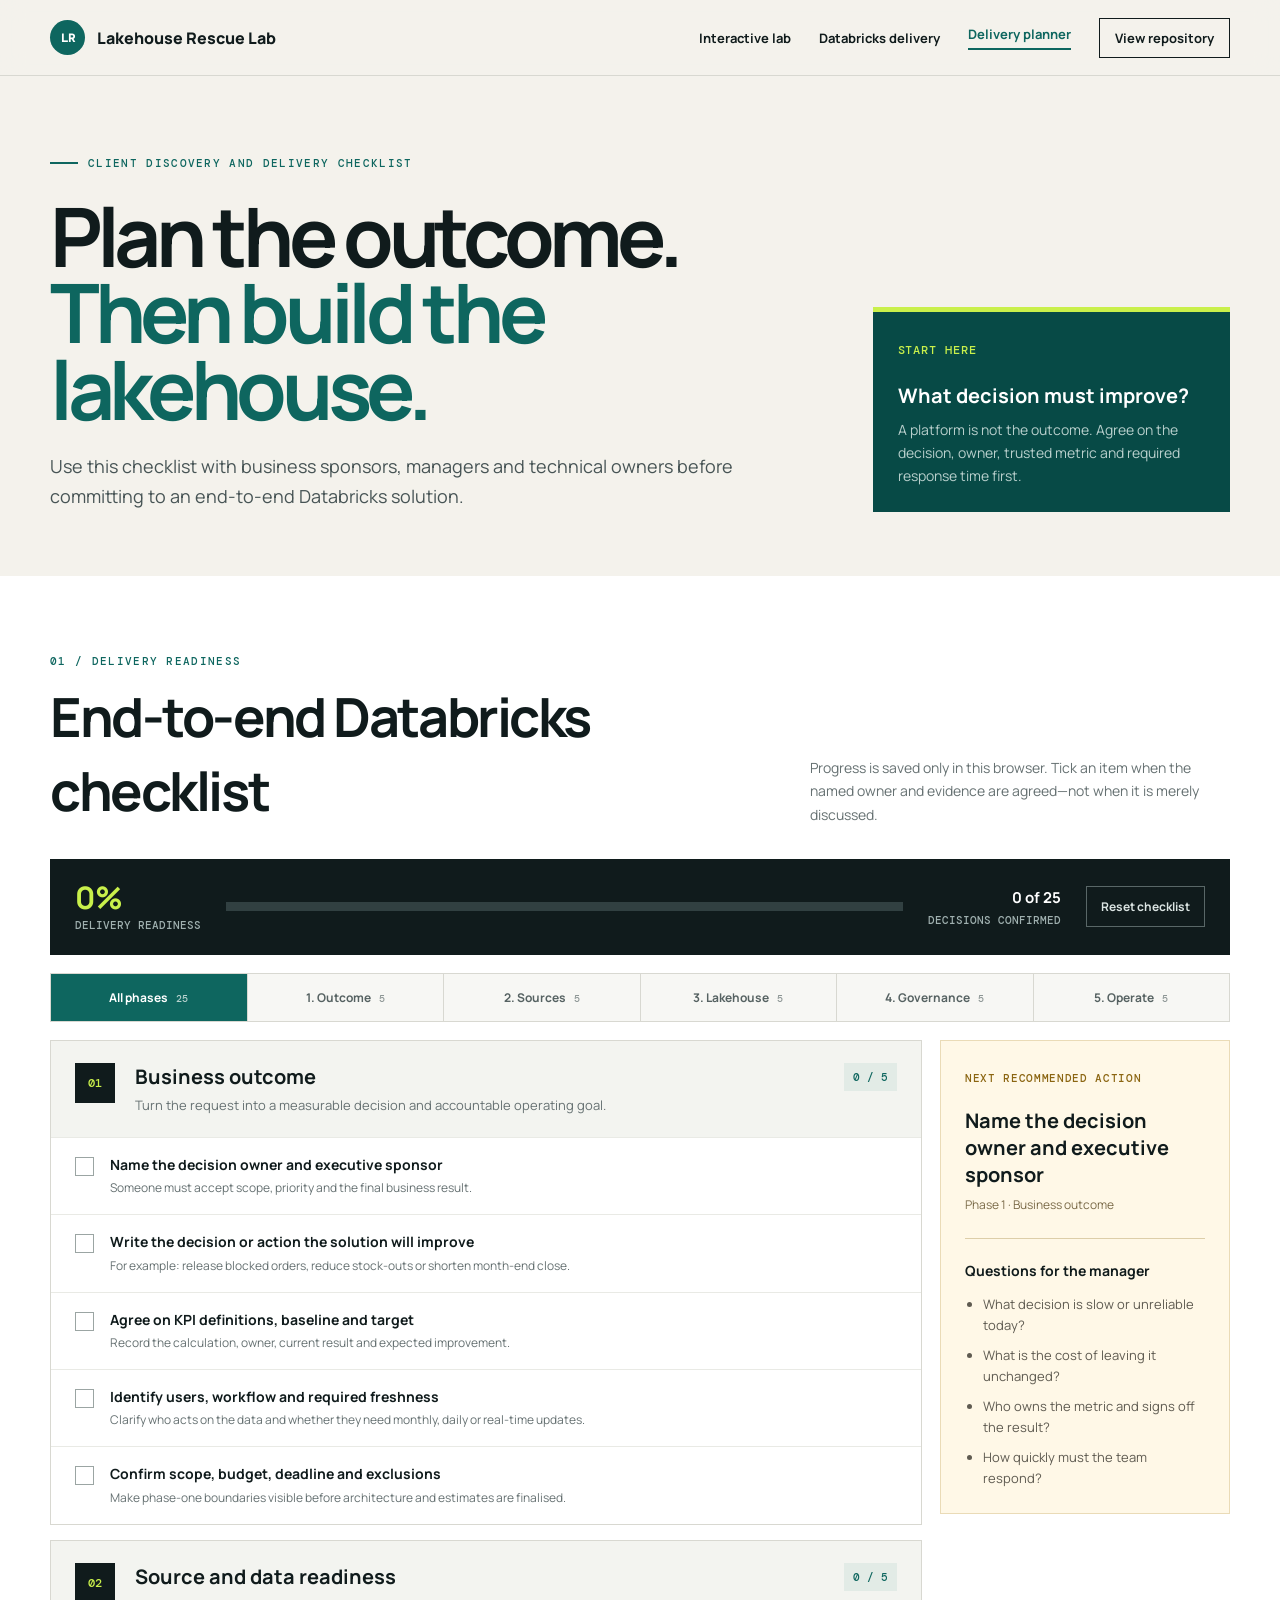
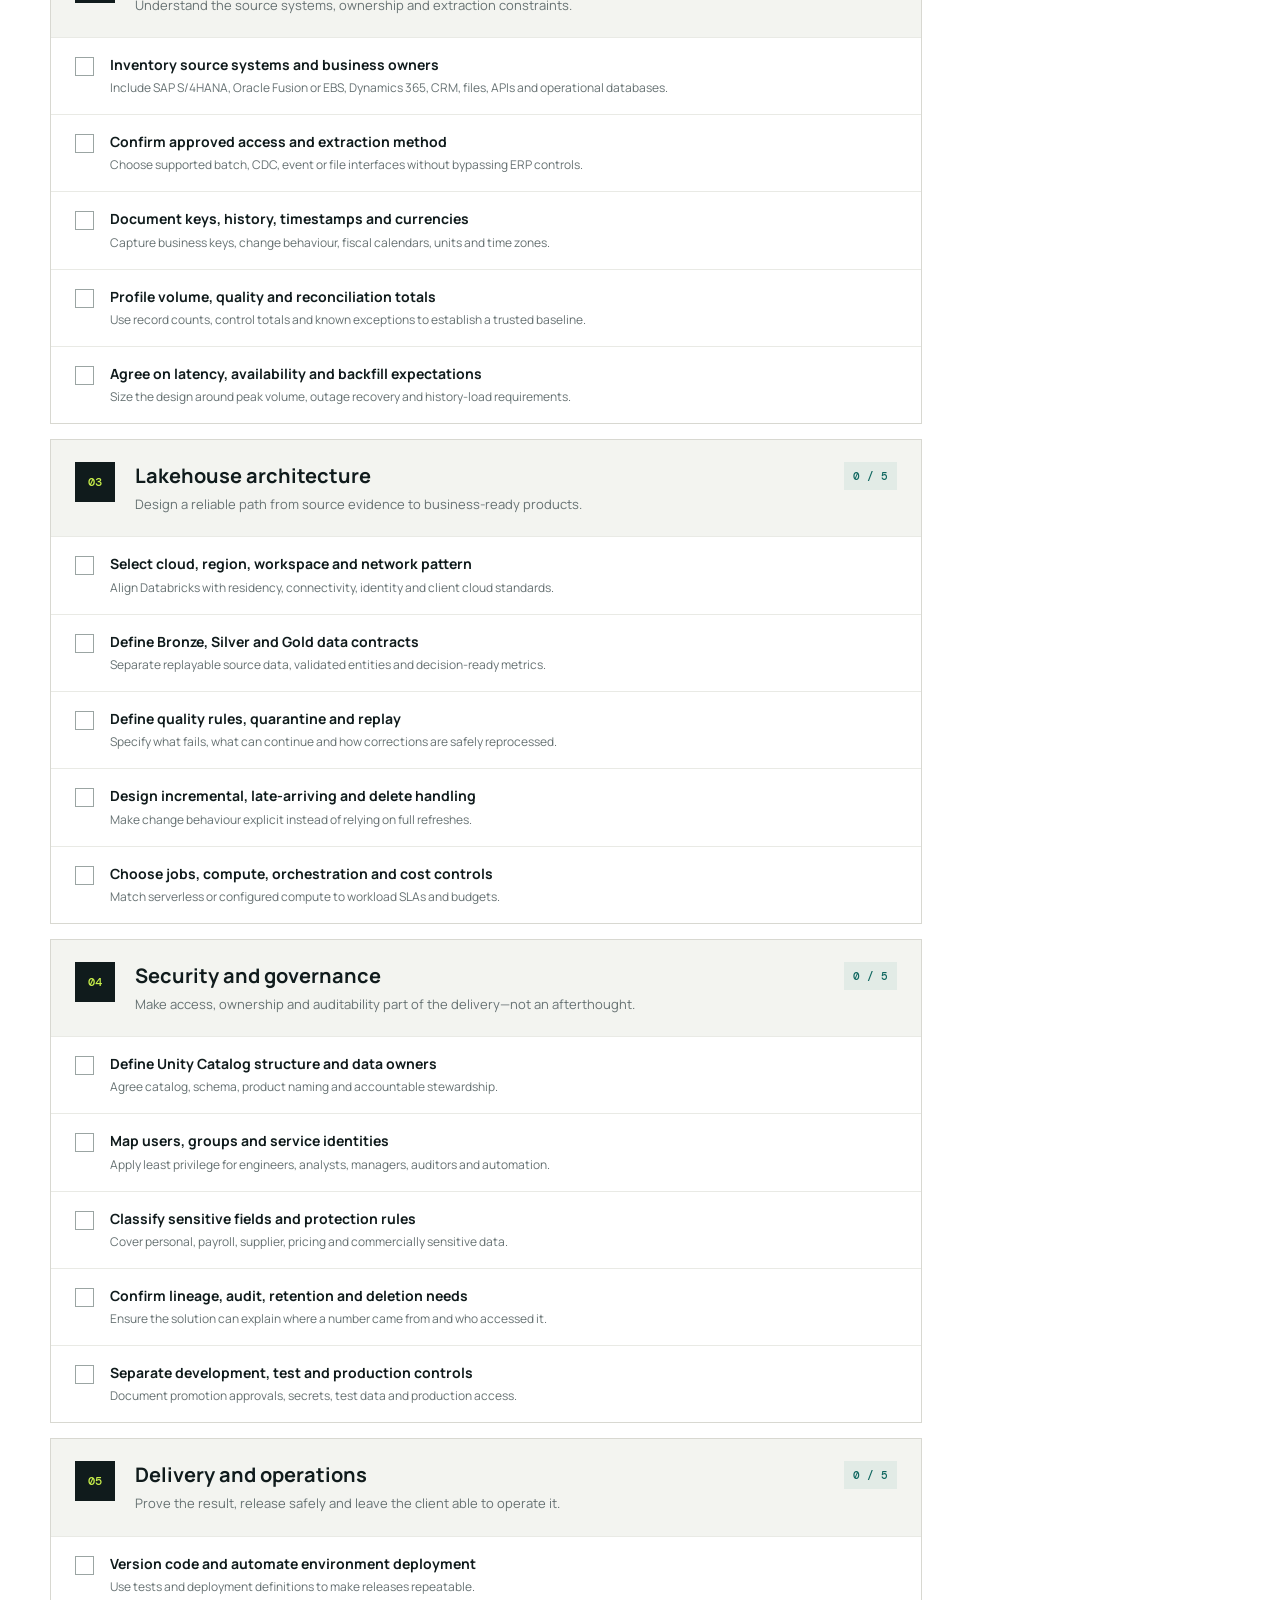
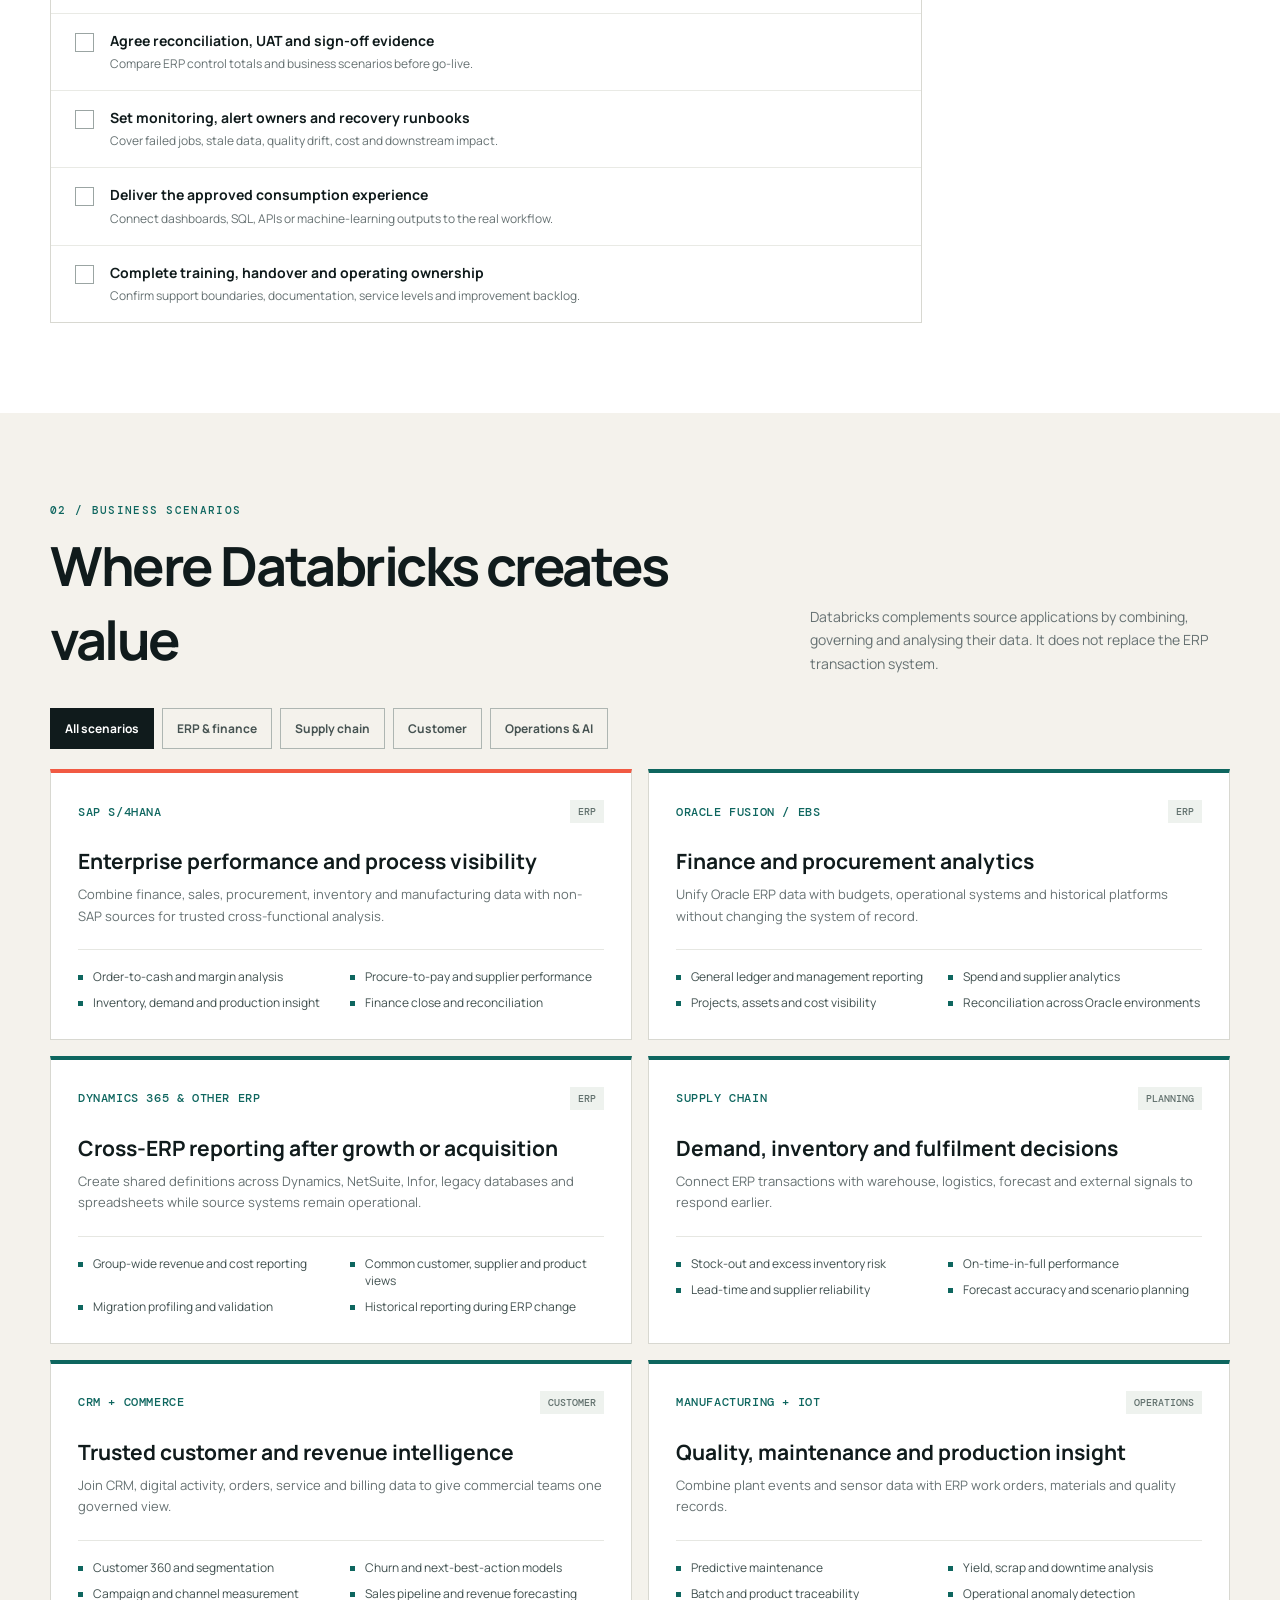
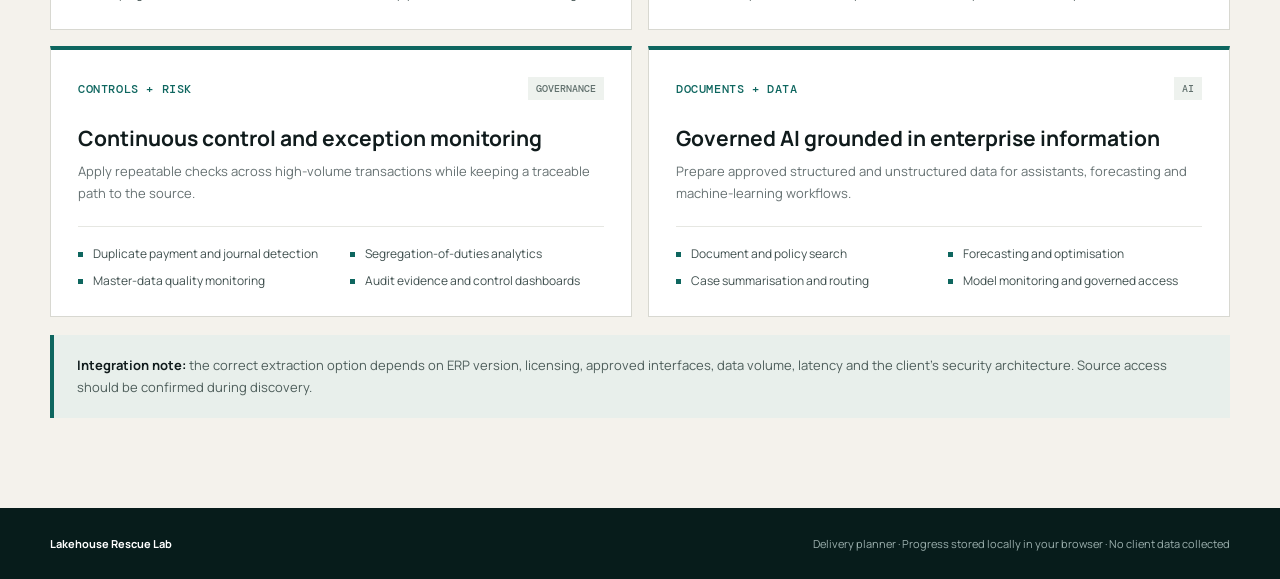
==== delivery-planner.html @ 750bd3af "Add Databricks delivery planner mini app" ====
<!doctype html>
<html lang="en">
<head>
  <meta charset="utf-8">
  <meta name="viewport" content="width=device-width, initial-scale=1">
  <meta name="description" content="An interactive Databricks delivery checklist and business use-case guide for data engineering teams.">
  <title>Databricks Delivery Planner · Lakehouse Rescue Lab</title>
  <link rel="preconnect" href="https://fonts.googleapis.com">
  <link rel="preconnect" href="https://fonts.gstatic.com" crossorigin>
  <link href="https://fonts.googleapis.com/css2?family=DM+Mono:wght@400;500&family=Manrope:wght@400;500;600;700;800&display=swap" rel="stylesheet">
  <link rel="stylesheet" href="styles.css?v=20260904-3">
  <link rel="stylesheet" href="planner.css?v=20260904-1">
</head>
<body class="planner-page">
  <header class="topbar">
    <a class="brand" href="index.html" aria-label="Lakehouse Rescue Lab home"><span class="brand-mark">LR</span><span>Lakehouse Rescue Lab</span></a>
    <nav aria-label="Primary navigation">
      <a href="index.html#lab">Interactive lab</a>
      <a href="index.html#databricks">Databricks delivery</a>
      <a class="active" href="delivery-planner.html" aria-current="page">Delivery planner</a>
      <a class="nav-cta" href="https://github.com/mmarifmz/lakehouse-rescue-lab">View repository</a>
    </nav>
  </header>

  <main>
    <section class="planner-intro shell">
      <div>
        <div class="eyebrow"><span></span> Client discovery and delivery checklist</div>
        <h1>Plan the outcome.<br><em>Then build the lakehouse.</em></h1>
        <p>Use this checklist with business sponsors, managers and technical owners before committing to an end-to-end Databricks solution.</p>
      </div>
      <aside class="planner-principle"><span>Start here</span><strong>What decision must improve?</strong><p>A platform is not the outcome. Agree on the decision, owner, trusted metric and required response time first.</p></aside>
    </section>

    <section class="planner-workspace" aria-labelledby="checklist-title">
      <div class="shell">
        <div class="workspace-heading">
          <div><div class="kicker">01 / Delivery readiness</div><h2 id="checklist-title">End-to-end Databricks checklist</h2></div>
          <p>Progress is saved only in this browser. Tick an item when the named owner and evidence are agreed—not when it is merely discussed.</p>
        </div>

        <div class="progress-board" aria-live="polite">
          <div class="progress-score"><strong id="progressPercent">0%</strong><span>delivery readiness</span></div>
          <div class="progress-track" aria-hidden="true"><span id="progressBar"></span></div>
          <div class="progress-count"><strong id="progressCount">0 of 25</strong><span>decisions confirmed</span></div>
          <button class="reset-plan" id="resetPlan" type="button">Reset checklist</button>
        </div>

        <div class="phase-tabs" role="group" aria-label="Filter delivery phases">
          <button class="phase-tab active" type="button" aria-pressed="true" data-phase="all">All phases <span>25</span></button>
          <button class="phase-tab" type="button" aria-pressed="false" data-phase="outcome">1. Outcome <span>5</span></button>
          <button class="phase-tab" type="button" aria-pressed="false" data-phase="sources">2. Sources <span>5</span></button>
          <button class="phase-tab" type="button" aria-pressed="false" data-phase="lakehouse">3. Lakehouse <span>5</span></button>
          <button class="phase-tab" type="button" aria-pressed="false" data-phase="governance">4. Governance <span>5</span></button>
          <button class="phase-tab" type="button" aria-pressed="false" data-phase="operate">5. Operate <span>5</span></button>
        </div>

        <div class="checklist-layout">
          <div class="checklist-groups" id="checklistGroups">
            <section class="checklist-phase" data-phase-panel="outcome" aria-labelledby="phase-outcome">
              <header><span>01</span><div><h3 id="phase-outcome">Business outcome</h3><p>Turn the request into a measurable decision and accountable operating goal.</p></div><strong class="phase-progress" data-progress-for="outcome">0 / 5</strong></header>
              <div class="checklist-items">
                <label><input type="checkbox" data-check-id="outcome-owner"><span><strong>Name the decision owner and executive sponsor</strong><small>Someone must accept scope, priority and the final business result.</small></span></label>
                <label><input type="checkbox" data-check-id="outcome-decision"><span><strong>Write the decision or action the solution will improve</strong><small>For example: release blocked orders, reduce stock-outs or shorten month-end close.</small></span></label>
                <label><input type="checkbox" data-check-id="outcome-kpi"><span><strong>Agree on KPI definitions, baseline and target</strong><small>Record the calculation, owner, current result and expected improvement.</small></span></label>
                <label><input type="checkbox" data-check-id="outcome-users"><span><strong>Identify users, workflow and required freshness</strong><small>Clarify who acts on the data and whether they need monthly, daily or real-time updates.</small></span></label>
                <label><input type="checkbox" data-check-id="outcome-boundary"><span><strong>Confirm scope, budget, deadline and exclusions</strong><small>Make phase-one boundaries visible before architecture and estimates are finalised.</small></span></label>
              </div>
            </section>

            <section class="checklist-phase" data-phase-panel="sources" aria-labelledby="phase-sources">
              <header><span>02</span><div><h3 id="phase-sources">Source and data readiness</h3><p>Understand the source systems, ownership and extraction constraints.</p></div><strong class="phase-progress" data-progress-for="sources">0 / 5</strong></header>
              <div class="checklist-items">
                <label><input type="checkbox" data-check-id="sources-inventory"><span><strong>Inventory source systems and business owners</strong><small>Include SAP S/4HANA, Oracle Fusion or EBS, Dynamics 365, CRM, files, APIs and operational databases.</small></span></label>
                <label><input type="checkbox" data-check-id="sources-access"><span><strong>Confirm approved access and extraction method</strong><small>Choose supported batch, CDC, event or file interfaces without bypassing ERP controls.</small></span></label>
                <label><input type="checkbox" data-check-id="sources-contract"><span><strong>Document keys, history, timestamps and currencies</strong><small>Capture business keys, change behaviour, fiscal calendars, units and time zones.</small></span></label>
                <label><input type="checkbox" data-check-id="sources-quality"><span><strong>Profile volume, quality and reconciliation totals</strong><small>Use record counts, control totals and known exceptions to establish a trusted baseline.</small></span></label>
                <label><input type="checkbox" data-check-id="sources-sla"><span><strong>Agree on latency, availability and backfill expectations</strong><small>Size the design around peak volume, outage recovery and history-load requirements.</small></span></label>
              </div>
            </section>

            <section class="checklist-phase" data-phase-panel="lakehouse" aria-labelledby="phase-lakehouse">
              <header><span>03</span><div><h3 id="phase-lakehouse">Lakehouse architecture</h3><p>Design a reliable path from source evidence to business-ready products.</p></div><strong class="phase-progress" data-progress-for="lakehouse">0 / 5</strong></header>
              <div class="checklist-items">
                <label><input type="checkbox" data-check-id="lakehouse-platform"><span><strong>Select cloud, region, workspace and network pattern</strong><small>Align Databricks with residency, connectivity, identity and client cloud standards.</small></span></label>
                <label><input type="checkbox" data-check-id="lakehouse-contract"><span><strong>Define Bronze, Silver and Gold data contracts</strong><small>Separate replayable source data, validated entities and decision-ready metrics.</small></span></label>
                <label><input type="checkbox" data-check-id="lakehouse-quality"><span><strong>Define quality rules, quarantine and replay</strong><small>Specify what fails, what can continue and how corrections are safely reprocessed.</small></span></label>
                <label><input type="checkbox" data-check-id="lakehouse-incremental"><span><strong>Design incremental, late-arriving and delete handling</strong><small>Make change behaviour explicit instead of relying on full refreshes.</small></span></label>
                <label><input type="checkbox" data-check-id="lakehouse-compute"><span><strong>Choose jobs, compute, orchestration and cost controls</strong><small>Match serverless or configured compute to workload SLAs and budgets.</small></span></label>
              </div>
            </section>

            <section class="checklist-phase" data-phase-panel="governance" aria-labelledby="phase-governance">
              <header><span>04</span><div><h3 id="phase-governance">Security and governance</h3><p>Make access, ownership and auditability part of the delivery—not an afterthought.</p></div><strong class="phase-progress" data-progress-for="governance">0 / 5</strong></header>
              <div class="checklist-items">
                <label><input type="checkbox" data-check-id="governance-catalog"><span><strong>Define Unity Catalog structure and data owners</strong><small>Agree catalog, schema, product naming and accountable stewardship.</small></span></label>
                <label><input type="checkbox" data-check-id="governance-access"><span><strong>Map users, groups and service identities</strong><small>Apply least privilege for engineers, analysts, managers, auditors and automation.</small></span></label>
                <label><input type="checkbox" data-check-id="governance-sensitive"><span><strong>Classify sensitive fields and protection rules</strong><small>Cover personal, payroll, supplier, pricing and commercially sensitive data.</small></span></label>
                <label><input type="checkbox" data-check-id="governance-lineage"><span><strong>Confirm lineage, audit, retention and deletion needs</strong><small>Ensure the solution can explain where a number came from and who accessed it.</small></span></label>
                <label><input type="checkbox" data-check-id="governance-environments"><span><strong>Separate development, test and production controls</strong><small>Document promotion approvals, secrets, test data and production access.</small></span></label>
              </div>
            </section>

            <section class="checklist-phase" data-phase-panel="operate" aria-labelledby="phase-operate">
              <header><span>05</span><div><h3 id="phase-operate">Delivery and operations</h3><p>Prove the result, release safely and leave the client able to operate it.</p></div><strong class="phase-progress" data-progress-for="operate">0 / 5</strong></header>
              <div class="checklist-items">
                <label><input type="checkbox" data-check-id="operate-cicd"><span><strong>Version code and automate environment deployment</strong><small>Use tests and deployment definitions to make releases repeatable.</small></span></label>
                <label><input type="checkbox" data-check-id="operate-uat"><span><strong>Agree reconciliation, UAT and sign-off evidence</strong><small>Compare ERP control totals and business scenarios before go-live.</small></span></label>
                <label><input type="checkbox" data-check-id="operate-observe"><span><strong>Set monitoring, alert owners and recovery runbooks</strong><small>Cover failed jobs, stale data, quality drift, cost and downstream impact.</small></span></label>
                <label><input type="checkbox" data-check-id="operate-consumption"><span><strong>Deliver the approved consumption experience</strong><small>Connect dashboards, SQL, APIs or machine-learning outputs to the real workflow.</small></span></label>
                <label><input type="checkbox" data-check-id="operate-handover"><span><strong>Complete training, handover and operating ownership</strong><small>Confirm support boundaries, documentation, service levels and improvement backlog.</small></span></label>
              </div>
            </section>
          </div>

          <aside class="next-action-card">
            <span>Next recommended action</span><strong id="nextAction">Name the decision owner and executive sponsor</strong><p id="nextActionPhase">Phase 1 · Business outcome</p>
            <div class="manager-prompts"><h3>Questions for the manager</h3><ul><li>What decision is slow or unreliable today?</li><li>What is the cost of leaving it unchanged?</li><li>Who owns the metric and signs off the result?</li><li>How quickly must the team respond?</li></ul></div>
          </aside>
        </div>
      </div>
    </section>

    <section class="use-cases shell" aria-labelledby="use-case-title">
      <div class="workspace-heading">
        <div><div class="kicker">02 / Business scenarios</div><h2 id="use-case-title">Where Databricks creates value</h2></div>
        <p>Databricks complements source applications by combining, governing and analysing their data. It does not replace the ERP transaction system.</p>
      </div>
      <div class="use-case-filters" role="group" aria-label="Filter use cases">
        <button class="use-case-filter active" type="button" aria-pressed="true" data-use-filter="all">All scenarios</button><button class="use-case-filter" type="button" aria-pressed="false" data-use-filter="erp">ERP &amp; finance</button><button class="use-case-filter" type="button" aria-pressed="false" data-use-filter="supply">Supply chain</button><button class="use-case-filter" type="button" aria-pressed="false" data-use-filter="customer">Customer</button><button class="use-case-filter" type="button" aria-pressed="false" data-use-filter="operations">Operations &amp; AI</button>
      </div>
      <div class="use-case-grid" id="useCaseGrid">
        <article class="use-case-card featured" data-use-category="erp supply"><div class="use-case-top"><span>SAP S/4HANA</span><b>ERP</b></div><h3>Enterprise performance and process visibility</h3><p>Combine finance, sales, procurement, inventory and manufacturing data with non-SAP sources for trusted cross-functional analysis.</p><ul><li>Order-to-cash and margin analysis</li><li>Procure-to-pay and supplier performance</li><li>Inventory, demand and production insight</li><li>Finance close and reconciliation</li></ul></article>
        <article class="use-case-card" data-use-category="erp"><div class="use-case-top"><span>Oracle Fusion / EBS</span><b>ERP</b></div><h3>Finance and procurement analytics</h3><p>Unify Oracle ERP data with budgets, operational systems and historical platforms without changing the system of record.</p><ul><li>General ledger and management reporting</li><li>Spend and supplier analytics</li><li>Projects, assets and cost visibility</li><li>Reconciliation across Oracle environments</li></ul></article>
        <article class="use-case-card" data-use-category="erp supply"><div class="use-case-top"><span>Dynamics 365 &amp; other ERP</span><b>ERP</b></div><h3>Cross-ERP reporting after growth or acquisition</h3><p>Create shared definitions across Dynamics, NetSuite, Infor, legacy databases and spreadsheets while source systems remain operational.</p><ul><li>Group-wide revenue and cost reporting</li><li>Common customer, supplier and product views</li><li>Migration profiling and validation</li><li>Historical reporting during ERP change</li></ul></article>
        <article class="use-case-card" data-use-category="supply operations"><div class="use-case-top"><span>Supply chain</span><b>Planning</b></div><h3>Demand, inventory and fulfilment decisions</h3><p>Connect ERP transactions with warehouse, logistics, forecast and external signals to respond earlier.</p><ul><li>Stock-out and excess inventory risk</li><li>On-time-in-full performance</li><li>Lead-time and supplier reliability</li><li>Forecast accuracy and scenario planning</li></ul></article>
        <article class="use-case-card" data-use-category="customer"><div class="use-case-top"><span>CRM + commerce</span><b>Customer</b></div><h3>Trusted customer and revenue intelligence</h3><p>Join CRM, digital activity, orders, service and billing data to give commercial teams one governed view.</p><ul><li>Customer 360 and segmentation</li><li>Churn and next-best-action models</li><li>Campaign and channel measurement</li><li>Sales pipeline and revenue forecasting</li></ul></article>
        <article class="use-case-card" data-use-category="operations"><div class="use-case-top"><span>Manufacturing + IoT</span><b>Operations</b></div><h3>Quality, maintenance and production insight</h3><p>Combine plant events and sensor data with ERP work orders, materials and quality records.</p><ul><li>Predictive maintenance</li><li>Yield, scrap and downtime analysis</li><li>Batch and product traceability</li><li>Operational anomaly detection</li></ul></article>
        <article class="use-case-card" data-use-category="erp operations"><div class="use-case-top"><span>Controls + risk</span><b>Governance</b></div><h3>Continuous control and exception monitoring</h3><p>Apply repeatable checks across high-volume transactions while keeping a traceable path to the source.</p><ul><li>Duplicate payment and journal detection</li><li>Segregation-of-duties analytics</li><li>Master-data quality monitoring</li><li>Audit evidence and control dashboards</li></ul></article>
        <article class="use-case-card" data-use-category="operations"><div class="use-case-top"><span>Documents + data</span><b>AI</b></div><h3>Governed AI grounded in enterprise information</h3><p>Prepare approved structured and unstructured data for assistants, forecasting and machine-learning workflows.</p><ul><li>Document and policy search</li><li>Forecasting and optimisation</li><li>Case summarisation and routing</li><li>Model monitoring and governed access</li></ul></article>
      </div>
      <p class="source-boundary"><strong>Integration note:</strong> the correct extraction option depends on ERP version, licensing, approved interfaces, data volume, latency and the client's security architecture. Source access should be confirmed during discovery.</p>
    </section>
  </main>

  <footer><div class="shell"><span>Lakehouse Rescue Lab</span><p>Delivery planner · Progress stored locally in your browser · No client data collected</p></div></footer>
  <script src="planner.js?v=20260904-1"></script>
</body>
</html>
---- styles.css ----
:root{--ink:#101b1c;--muted:#667172;--paper:#f4f2ec;--white:#fff;--line:#d8d8d1;--teal:#0e665f;--teal-dark:#074a46;--acid:#c9f04b;--bronze:#bc7447;--silver:#7b8b91;--gold:#d8a92c;--danger:#c94b42;--mono:"DM Mono",monospace;--sans:"Manrope",sans-serif}
*{box-sizing:border-box}html{scroll-behavior:smooth}body{margin:0;background:var(--paper);color:var(--ink);font-family:var(--sans);font-size:16px}.shell{width:min(1180px,calc(100% - 48px));margin:auto}.topbar{height:76px;display:flex;align-items:center;justify-content:space-between;padding:0 max(24px,calc((100vw - 1180px)/2));border-bottom:1px solid var(--line);position:sticky;top:0;background:rgba(244,242,236,.92);backdrop-filter:blur(12px);z-index:20}.brand{display:flex;align-items:center;gap:12px;color:var(--ink);text-decoration:none;font-weight:800}.brand-mark{display:grid;place-items:center;width:35px;height:35px;background:var(--teal);color:white;font-family:var(--mono);font-size:12px;border-radius:50%}.topbar nav{display:flex;align-items:center;gap:28px}.topbar nav a{color:var(--ink);text-decoration:none;font-size:13px;font-weight:700}.nav-cta{border:1px solid var(--ink);padding:10px 15px}.hero{min-height:690px;padding:108px 0 52px;position:relative}.hero:after{content:"";position:absolute;right:5%;top:105px;width:280px;height:280px;border:1px solid #c8c8c0;border-radius:50%;box-shadow:0 0 0 42px var(--paper),0 0 0 43px #d9d8d1;z-index:-1}.eyebrow,.kicker{font-family:var(--mono);font-size:11px;text-transform:uppercase;letter-spacing:.12em;color:var(--teal);font-weight:500}.eyebrow{display:flex;align-items:center;gap:10px}.eyebrow span{width:28px;height:2px;background:var(--teal)}h1{font-size:clamp(56px,8vw,105px);line-height:.93;letter-spacing:-.065em;margin:32px 0 30px;max-width:1000px}h1 em{font-style:normal;color:var(--teal)}.hero-copy{font-size:19px;line-height:1.65;max-width:680px;color:#475455}.hero-actions{display:flex;gap:12px;margin-top:36px}.button{display:inline-flex;align-items:center;justify-content:space-between;gap:28px;padding:15px 18px;text-decoration:none;font-size:13px;font-weight:800}.button.primary{background:var(--ink);color:white}.button.primary span{color:var(--acid);font-size:18px}.button.secondary{border:1px solid #aeb2ac;color:var(--ink)}.proof-strip{position:absolute;bottom:35px;left:0;right:0;border-top:1px solid var(--line);padding-top:24px;display:flex;align-items:center;justify-content:space-between;color:#697273;font-family:var(--mono);font-size:11px;text-transform:uppercase;letter-spacing:.08em}.proof-strip i{width:4px;height:4px;border-radius:50%;background:var(--teal)}.lab-section{background:white;padding:98px 0}.section-heading{display:flex;justify-content:space-between;align-items:end;gap:48px;margin-bottom:48px}.section-heading h2{font-size:clamp(38px,5vw,58px);letter-spacing:-.045em;line-height:1.04;margin:13px 0 0;max-width:700px}.section-heading>p{max-width:390px;color:var(--muted);line-height:1.65;margin:0}.control-panel{background:var(--ink);color:white;display:grid;grid-template-columns:1.35fr 1fr auto;align-items:end;gap:30px;padding:24px}.scenario-control label,.persona-control>span{display:block;font-family:var(--mono);font-size:10px;letter-spacing:.09em;text-transform:uppercase;color:#9fb0af;margin-bottom:10px}.scenario-control select{width:100%;padding:13px;background:#1b292a;color:white;border:1px solid #405051;font:600 14px var(--sans)}.persona-control{white-space:nowrap}.persona{background:transparent;border:1px solid #405051;color:#b8c1c0;padding:12px 13px;font:700 12px var(--sans);margin-right:-5px}.persona.active{background:var(--acid);color:var(--ink);border-color:var(--acid)}.run-button{padding:14px 20px;background:var(--acid);color:var(--ink);border:0;font:800 13px var(--sans);cursor:pointer}.run-button span{margin-left:22px}.run-button:disabled{opacity:.6;cursor:wait}.status-line{display:flex;align-items:center;gap:10px;padding:18px 2px;color:var(--muted);font-size:12px}.status-line strong{color:var(--ink)}.status-dot{width:8px;height:8px;background:#9da6a4;border-radius:50%}.status-dot.running{background:var(--gold);animation:pulse 1s infinite}.status-dot.success{background:#38a169}@keyframes pulse{50%{opacity:.35}}.pipeline{display:grid;grid-template-columns:1fr 44px 1fr 44px 1fr;align-items:center}.layer-card{min-height:335px;border:1px solid var(--line);padding:25px;position:relative;transition:.3s}.layer-card.processing{transform:translateY(-5px);box-shadow:0 14px 32px rgba(12,35,34,.08)}.layer-card.complete{border-top-width:5px}.layer-card.bronze.complete{border-top-color:var(--bronze)}.layer-card.silver.complete{border-top-color:var(--silver)}.layer-card.gold.complete{border-top-color:var(--gold)}.layer-top{display:flex;justify-content:space-between;font-family:var(--mono);font-size:10px;text-transform:uppercase;color:#899392}.layer-state{padding:5px 7px;background:#f0f1ed}.layer-card h3{font-size:34px;margin:28px 0 3px;letter-spacing:-.04em}.layer-card>p{font-size:13px;color:var(--muted)}.metric{margin:31px 0 24px;padding:18px 0;border-top:1px solid var(--line);border-bottom:1px solid var(--line)}.metric strong{display:block;font-size:28px}.metric span{font-size:11px;color:var(--muted)}.layer-card ul{list-style:none;margin:0;padding:0;font-size:11px;color:#4b5959;line-height:2}.layer-card li:before{content:"✓";color:var(--teal);margin-right:8px}.flow-arrow{text-align:center;color:#8b9593;font-size:24px}.results-grid{display:grid;grid-template-columns:.9fr 1.4fr;gap:18px;margin-top:18px}.panel{border:1px solid var(--line);padding:24px}.panel-title{display:flex;align-items:start;justify-content:space-between;margin-bottom:22px}.panel-title span{font-family:var(--mono);font-size:9px;text-transform:uppercase;color:var(--muted);letter-spacing:.08em}.panel-title h3{margin:5px 0 0;font-size:20px}.badge{padding:6px 8px;background:#f6e6e3!important;color:var(--danger)!important}.badge.pass{background:#e3f3e7!important;color:#25713b!important}.badge.neutral{background:#eef0ed!important;color:#54605f!important}.quality-rule{display:grid;grid-template-columns:20px 1fr auto;gap:10px;align-items:center;border-top:1px solid #ecece7;padding:13px 0;font-size:12px}.rule-icon{width:17px;height:17px;border-radius:50%;display:grid;place-items:center;background:#e3f3e7;color:#25713b;font-size:10px}.rule-icon.fail{background:#f6e6e3;color:var(--danger)}.rule-count{font-family:var(--mono);font-size:10px;color:var(--muted)}.table-wrap{overflow:auto}table{border-collapse:collapse;width:100%;font-size:11px}th{text-align:left;font-family:var(--mono);font-size:9px;text-transform:uppercase;color:var(--muted);padding:9px;border-bottom:1px solid var(--line)}td{padding:11px 9px;border-bottom:1px solid #ededE8;white-space:nowrap}.empty{text-align:center;color:var(--muted);padding:40px}.record-bad td{color:#a74841;background:#fff9f8}.incident-note{margin-top:18px;background:#e9f2ed;border-left:4px solid var(--teal);padding:19px 22px;display:grid;grid-template-columns:160px 1fr;gap:20px}.incident-note span{font:500 10px var(--mono);text-transform:uppercase;letter-spacing:.08em;color:var(--teal)}.incident-note p{margin:0;font-size:13px;line-height:1.6}.architecture{padding:100px 0}.architecture-grid{display:grid;grid-template-columns:repeat(2,1fr);border:1px solid var(--line)}.architecture-grid article{padding:34px;min-height:220px}.architecture-grid article:nth-child(odd){border-right:1px solid var(--line)}.architecture-grid article:nth-child(-n+2){border-bottom:1px solid var(--line)}.architecture-grid span{font:500 10px var(--mono);text-transform:uppercase;color:var(--teal)}.architecture-grid h3{font-size:23px;margin:25px 0 10px}.architecture-grid p{color:var(--muted);line-height:1.65;font-size:13px;max-width:430px}.evidence{background:var(--teal-dark);color:white;padding:95px 0}.evidence-inner{display:grid;grid-template-columns:.75fr 1.25fr;gap:90px}.evidence h2{font-size:54px;line-height:1.05;letter-spacing:-.05em}.kicker.light{color:var(--acid)}.evidence-list a{display:grid;grid-template-columns:40px 1fr 20px;align-items:center;gap:15px;color:white;text-decoration:none;border-top:1px solid #42716f;padding:20px 0}.evidence-list a:last-child{border-bottom:1px solid #42716f}.evidence-list span{font:10px var(--mono);color:#8fb1ae}.evidence-list strong{display:block;font-size:14px}.evidence-list small{color:#9fbbb9}.evidence-list b{color:var(--acid)}footer{background:#071c1b;color:#9cb0ae;padding:28px 0;font-size:11px}footer .shell{display:flex;justify-content:space-between;gap:20px}footer span{color:white;font-weight:700}footer p{margin:0}
@media(max-width:850px){.topbar nav a:not(.nav-cta){display:none}.hero{min-height:650px}.hero:after{display:none}.proof-strip{gap:12px;overflow:hidden}.proof-strip span{white-space:nowrap}.section-heading{display:block}.section-heading>p{margin-top:22px}.control-panel{grid-template-columns:1fr}.pipeline{grid-template-columns:1fr}.flow-arrow{transform:rotate(90deg);padding:8px}.results-grid,.evidence-inner{grid-template-columns:1fr}.architecture-grid{grid-template-columns:1fr}.architecture-grid article{border-bottom:1px solid var(--line)!important;border-right:0!important}.incident-note{grid-template-columns:1fr}.evidence h2{font-size:42px}}
@media(max-width:540px){.shell{width:min(100% - 28px,1180px)}.topbar{padding:0 14px}.brand>span:last-child{display:none}.hero{padding-top:75px}.hero h1{font-size:50px}.hero-copy{font-size:16px}.hero-actions{flex-direction:column}.proof-strip{display:none}.lab-section,.architecture,.evidence{padding:70px 0}.control-panel{padding:18px}.persona{padding:10px 9px}.panel{padding:17px}footer .shell{display:block}footer p{margin-top:8px}}
.proof-strip{position:static;bottom:auto;left:auto;right:auto;margin-top:68px}
@media(prefers-reduced-motion:reduce){html{scroll-behavior:auto}*{animation:none!important;transition:none!important}}

.databricks-section{background:#eef0eb;padding:100px 0;border-top:1px solid var(--line)}
.verification-board{display:grid;grid-template-columns:repeat(3,1fr);background:var(--ink);color:white;margin-bottom:18px}
.verification-item{padding:23px;border-right:1px solid #3a4748}.verification-item:last-child{border-right:0}.verification-item span{display:inline-block;font:500 9px var(--mono);text-transform:uppercase;letter-spacing:.08em;padding:5px 7px;margin-bottom:24px}.verification-item.verified span{background:var(--acid);color:var(--ink)}.verification-item.pending span{background:#514942;color:#f6c98b}.verification-item strong,.verification-item small{display:block}.verification-item strong{font-size:15px}.verification-item small{color:#9babab;margin-top:5px}
.multicloud-capability{margin:18px 0;background:#fff;border:1px solid var(--line);box-shadow:0 24px 60px rgba(16,27,28,.07)}.multicloud-intro{display:grid;grid-template-columns:1.15fr .85fr;gap:55px;align-items:end;padding:38px 40px}.multicloud-intro h3{font-size:34px;letter-spacing:-.04em;margin:13px 0 0}.multicloud-intro p{margin:0;color:var(--muted);font-size:14px;line-height:1.75}.portable-core{display:grid;grid-template-columns:auto 1fr auto;gap:28px;align-items:center;margin:0 20px;padding:21px 22px;background:var(--teal-dark);color:white}.portable-core-heading{display:flex;align-items:center;gap:13px}.portable-core-icon{display:grid;place-items:center;width:42px;height:42px;background:var(--acid);color:var(--ink);font:500 11px var(--mono)}.portable-core-heading small,.portable-core-heading strong{display:block}.portable-core-heading small{margin-bottom:4px;color:#9fc1bd;font:500 11px var(--mono);text-transform:uppercase;letter-spacing:.06em}.portable-core-heading strong{font-size:14px}.portable-core ul{display:flex;flex-wrap:wrap;gap:8px;list-style:none;margin:0;padding:0}.portable-core li{padding:7px 9px;border:1px solid #42716f;color:#d9e8e5;font-size:12px}.portable-core a{color:var(--acid);text-decoration:none;font-size:13px;font-weight:800;white-space:nowrap}.portable-core a span{margin-left:8px;font-size:17px}.cloud-provider-grid{display:grid;grid-template-columns:repeat(3,1fr);gap:16px;padding:20px;background:#f3f4f0}.cloud-provider{position:relative;padding:26px;background:white;border:1px solid #dddeda;overflow:hidden;transition:transform .2s ease,box-shadow .2s ease}.cloud-provider:before{content:"";position:absolute;inset:0 auto 0 0;width:4px;background:var(--provider-color)}.cloud-provider:hover{transform:translateY(-3px);box-shadow:0 14px 28px rgba(16,27,28,.09)}.cloud-provider.aws{--provider-color:#ff9900}.cloud-provider.azure{--provider-color:#0078d4}.cloud-provider.gcp{--provider-color:#4285f4}.cloud-provider-top{display:flex;align-items:center;justify-content:space-between;gap:12px}.cloud-monogram{display:grid;place-items:center;min-width:48px;height:38px;padding:0 8px;background:color-mix(in srgb,var(--provider-color) 12%,white);color:var(--provider-color);font:500 12px var(--mono);letter-spacing:.04em}.capability-label{display:flex;align-items:center;gap:7px;color:#32635c;font:500 11px var(--mono);text-transform:uppercase}.capability-label i{width:7px;height:7px;background:#43a06f;border-radius:50%;box-shadow:0 0 0 3px #e3f3e9}.cloud-provider h4{font-size:21px;margin:22px 0 8px}.cloud-provider>p{min-height:66px;margin:0;color:var(--muted);font-size:13px;line-height:1.65}.cloud-service-map{margin:20px 0 0;border-top:1px solid #e5e6e1}.cloud-service-map div{display:grid;grid-template-columns:102px 1fr;gap:12px;padding:12px 0;border-bottom:1px solid #e5e6e1}.cloud-service-map dt{color:#7a8584;font:500 11px var(--mono);text-transform:uppercase}.cloud-service-map dd{margin:0;color:#273536;font-size:13px;font-weight:700}.cloud-proof-note{display:grid;grid-template-columns:150px 1fr;gap:25px;align-items:start;margin:0;padding:21px 40px;background:#fff8e7;border-top:1px solid #eadbb7;color:#5f5b51}.cloud-proof-note span{color:#8b6511;font:500 11px var(--mono);text-transform:uppercase;letter-spacing:.06em}.cloud-proof-note p{margin:0;font-size:13px;line-height:1.6}
.platform-map{display:grid;grid-template-columns:repeat(3,1fr);border:1px solid var(--line);background:white}.platform-map article{min-height:240px;padding:27px;border-right:1px solid var(--line);border-bottom:1px solid var(--line)}.platform-map article:nth-child(3n){border-right:0}.platform-map article:nth-child(n+4){border-bottom:0}.platform-index{font:500 9px var(--mono);color:var(--teal);letter-spacing:.08em}.platform-map h3{font-size:22px;margin:29px 0 9px}.platform-map p{color:var(--muted);font-size:12px;line-height:1.65;min-height:60px}.platform-map code{font:10px var(--mono);color:var(--teal);background:#edf4f0;padding:6px 8px}
.execution-story{display:grid;grid-template-columns:1fr 1fr;margin-top:18px;background:var(--teal-dark);color:white}.execution-copy{padding:42px}.execution-copy h3{font-size:32px;letter-spacing:-.035em;margin:17px 0 13px}.execution-copy p{color:#a9c0be;line-height:1.7;font-size:13px}.execution-links{display:flex;gap:24px;flex-wrap:wrap;margin-top:27px}.execution-links a{color:var(--acid);font-size:12px;font-weight:700;text-decoration:none}.execution-story pre{margin:0;padding:42px;background:#081f1e;border-left:1px solid #2e5552;overflow:auto;display:flex;align-items:center}.execution-story pre code{font:12px/2 var(--mono);color:#e8f0ed}.execution-story pre span{color:#74a29e}
.evidence-steps{margin-top:18px;border:1px solid var(--line);background:white;padding:25px}.evidence-steps>span{font:500 10px var(--mono);text-transform:uppercase;color:var(--teal)}.evidence-steps ol{display:grid;grid-template-columns:repeat(4,1fr);list-style:none;margin:22px 0 0;padding:0}.evidence-steps li{font-size:11px;line-height:1.5;padding:0 20px;border-right:1px solid var(--line)}.evidence-steps li:first-child{padding-left:0}.evidence-steps li:last-child{border-right:0}.evidence-steps b{display:block;font:10px var(--mono);color:#99a2a0;margin-bottom:8px}
.evidence-note{margin:24px 0 0;padding-top:20px;border-top:1px solid var(--line);font-size:12px;line-height:1.65;color:var(--muted)}.evidence-note strong{color:var(--teal)}.evidence-note a{color:var(--teal);font-weight:800;text-decoration:none}
@media(max-width:850px){.verification-board,.platform-map,.cloud-provider-grid{grid-template-columns:1fr}.verification-item,.platform-map article{border-right:0;border-bottom:1px solid var(--line)!important}.multicloud-intro{grid-template-columns:1fr;gap:20px}.portable-core{grid-template-columns:1fr}.cloud-provider>p{min-height:auto}.execution-story{grid-template-columns:1fr}.execution-story pre{border-left:0;border-top:1px solid #2e5552}.evidence-steps ol{grid-template-columns:repeat(2,1fr);gap:20px}.evidence-steps li{border:0;padding:0}.databricks-section{padding:70px 0}}
@media(max-width:540px){.verification-board{grid-template-columns:1fr}.multicloud-intro{padding:28px 22px}.multicloud-intro h3{font-size:29px}.portable-core{margin:0;padding:20px}.cloud-provider-grid{padding:12px}.cloud-provider{padding:23px 20px}.cloud-service-map div{grid-template-columns:90px 1fr}.cloud-proof-note{grid-template-columns:1fr;gap:8px;padding:20px 22px}.execution-copy,.execution-story pre{padding:27px}.evidence-steps ol{grid-template-columns:1fr}.topbar nav .nav-cta{display:inline-flex}}
---- planner.css ----
.planner-page{background:#f4f2ec}.topbar nav a.active{color:var(--teal);box-shadow:inset 0 -2px var(--teal);padding-bottom:7px}.planner-intro{display:grid;grid-template-columns:1.35fr .65fr;gap:80px;align-items:end;padding:80px 0 64px}.planner-intro h1{max-width:850px;margin:28px 0 24px;font-size:clamp(50px,6.8vw,82px)}.planner-intro>div>p{max-width:720px;margin:0;color:#475455;font-size:18px;line-height:1.7}.planner-principle{padding:25px;background:var(--teal-dark);color:white;border-top:5px solid var(--acid)}.planner-principle span{color:var(--acid);font:500 12px var(--mono);text-transform:uppercase;letter-spacing:.08em}.planner-principle strong{display:block;margin:23px 0 9px;font-size:20px}.planner-principle p{margin:0;color:#b8cfcc;font-size:14px;line-height:1.65}
.planner-workspace{padding:78px 0 90px;background:#fff}.workspace-heading{display:grid;grid-template-columns:1fr 420px;gap:50px;align-items:end;margin-bottom:32px}.workspace-heading h2{margin:11px 0 0;font-size:clamp(36px,4.5vw,54px);letter-spacing:-.045em}.workspace-heading>p{margin:0;color:var(--muted);font-size:14px;line-height:1.7}.progress-board{display:grid;grid-template-columns:auto 1fr auto auto;gap:25px;align-items:center;padding:23px 25px;background:var(--ink);color:white}.progress-score strong,.progress-score span,.progress-count strong,.progress-count span{display:block}.progress-score strong{color:var(--acid);font-size:31px;line-height:1}.progress-score span,.progress-count span{margin-top:5px;color:#9fb0af;font:500 11px var(--mono);text-transform:uppercase}.progress-track{height:9px;background:#314041;overflow:hidden}.progress-track span{display:block;width:0;height:100%;background:var(--acid);transition:width .25s ease}.progress-count{text-align:right}.progress-count strong{font-size:15px}.reset-plan{padding:11px 14px;border:1px solid #596767;background:transparent;color:#dbe4e2;font:700 12px var(--sans);cursor:pointer}.reset-plan:hover{border-color:white;color:white}
.phase-tabs{display:flex;gap:0;overflow:auto;margin:18px 0;border:1px solid var(--line);background:#f7f7f4}.phase-tab{flex:1;min-width:145px;padding:15px 13px;border:0;border-right:1px solid var(--line);background:transparent;color:#566262;font:700 12px var(--sans);cursor:pointer}.phase-tab:last-child{border-right:0}.phase-tab span{margin-left:6px;color:#8d9695;font:500 10px var(--mono)}.phase-tab.active{background:var(--teal);color:white}.phase-tab.active span{color:#b8d2ce}.checklist-layout{display:grid;grid-template-columns:minmax(0,1fr) 290px;gap:18px;align-items:start}.checklist-groups{display:grid;gap:15px}.checklist-phase{border:1px solid var(--line);background:white}.checklist-phase[hidden]{display:none}.checklist-phase>header{display:grid;grid-template-columns:44px 1fr auto;gap:16px;align-items:start;padding:22px 24px;background:#f3f4f0}.checklist-phase>header>span{display:grid;place-items:center;width:40px;height:40px;background:var(--ink);color:var(--acid);font:500 12px var(--mono)}.checklist-phase h3{margin:0 0 5px;font-size:20px}.checklist-phase header p{margin:0;color:var(--muted);font-size:13px;line-height:1.55}.phase-progress{padding:7px 9px;background:#e2ebe6;color:var(--teal);font:500 11px var(--mono)}.checklist-items label{display:grid;grid-template-columns:22px 1fr;gap:13px;padding:17px 24px;border-top:1px solid #e9eae5;cursor:pointer}.checklist-items label:hover{background:#fbfcf9}.checklist-items input{appearance:none;width:19px;height:19px;margin:2px 0 0;border:1px solid #9ba5a3;background:white;display:grid;place-items:center;cursor:pointer}.checklist-items input:checked{background:var(--teal);border-color:var(--teal)}.checklist-items input:checked:after{content:"✓";color:white;font-size:13px;font-weight:800}.checklist-items input:focus-visible{outline:3px solid rgba(14,102,95,.25);outline-offset:2px}.checklist-items label:has(input:checked) strong{text-decoration:line-through;text-decoration-color:#a8b3b0;color:#687573}.checklist-items strong,.checklist-items small{display:block}.checklist-items strong{font-size:14px;line-height:1.45}.checklist-items small{margin-top:4px;color:var(--muted);font-size:12px;line-height:1.5}.next-action-card{position:sticky;top:94px;padding:24px;background:#fff8e7;border:1px solid #eadbb7}.next-action-card>span{color:#8b6511;font:500 11px var(--mono);text-transform:uppercase;letter-spacing:.06em}.next-action-card>strong{display:block;margin:20px 0 8px;font-size:20px;line-height:1.35}.next-action-card>p{margin:0;color:#7b6b49;font-size:12px}.manager-prompts{margin-top:25px;padding-top:22px;border-top:1px solid #ddcea9}.manager-prompts h3{margin:0 0 14px;font-size:14px}.manager-prompts ul{margin:0;padding-left:18px;color:#5f5b51;font-size:13px;line-height:1.65}.manager-prompts li+li{margin-top:8px}
.use-cases{padding:90px 0}.use-case-filters{display:flex;flex-wrap:wrap;gap:8px;margin-bottom:20px}.use-case-filter{padding:11px 14px;border:1px solid #aeb6b2;background:transparent;color:#465352;font:700 12px var(--sans);cursor:pointer}.use-case-filter.active{border-color:var(--ink);background:var(--ink);color:white}.use-case-grid{display:grid;grid-template-columns:repeat(2,1fr);gap:16px}.use-case-card{padding:27px;background:white;border:1px solid var(--line);border-top:4px solid var(--teal)}.use-case-card[hidden]{display:none}.use-case-card.featured{border-top-color:#f15a43}.use-case-top{display:flex;align-items:center;justify-content:space-between;gap:20px}.use-case-top span{color:var(--teal);font:500 12px var(--mono);text-transform:uppercase;letter-spacing:.05em}.use-case-top b{padding:5px 8px;background:#eef2ee;color:#61706d;font:500 10px var(--mono);text-transform:uppercase}.use-case-card h3{margin:24px 0 9px;font-size:21px}.use-case-card p{margin:0;color:var(--muted);font-size:13px;line-height:1.65}.use-case-card ul{display:grid;grid-template-columns:repeat(2,1fr);gap:9px 18px;list-style:none;margin:22px 0 0;padding:18px 0 0;border-top:1px solid #e6e7e2}.use-case-card li{position:relative;padding-left:15px;color:#40504f;font-size:12px;line-height:1.45}.use-case-card li:before{content:"";position:absolute;left:0;top:7px;width:5px;height:5px;background:var(--teal)}.source-boundary{margin:18px 0 0;padding:20px 23px;background:#e8efeb;border-left:4px solid var(--teal);color:#4d5d5a;font-size:13px;line-height:1.65}.source-boundary strong{color:var(--ink)}
@media(max-width:950px){.planner-intro{grid-template-columns:1fr;gap:35px}.workspace-heading{grid-template-columns:1fr;gap:18px}.checklist-layout{grid-template-columns:1fr}.next-action-card{position:static}.use-case-grid{grid-template-columns:1fr}}
@media(max-width:850px){.planner-page .topbar nav a.active{display:inline-block}}
@media(max-width:650px){.planner-intro{padding:58px 0 48px}.planner-intro h1{font-size:47px}.planner-intro>div>p{font-size:16px}.planner-workspace,.use-cases{padding:64px 0}.progress-board{grid-template-columns:1fr auto}.progress-track{grid-column:1/-1;grid-row:2}.progress-count{grid-column:2;grid-row:1}.reset-plan{grid-column:1/-1}.checklist-phase>header{grid-template-columns:40px 1fr}.phase-progress{grid-column:2}.checklist-items label{padding:16px 18px}.use-case-card{padding:23px 20px}.use-case-card ul{grid-template-columns:1fr}.workspace-heading h2{font-size:37px}}
@media(prefers-reduced-motion:reduce){.progress-track span{transition:none}}
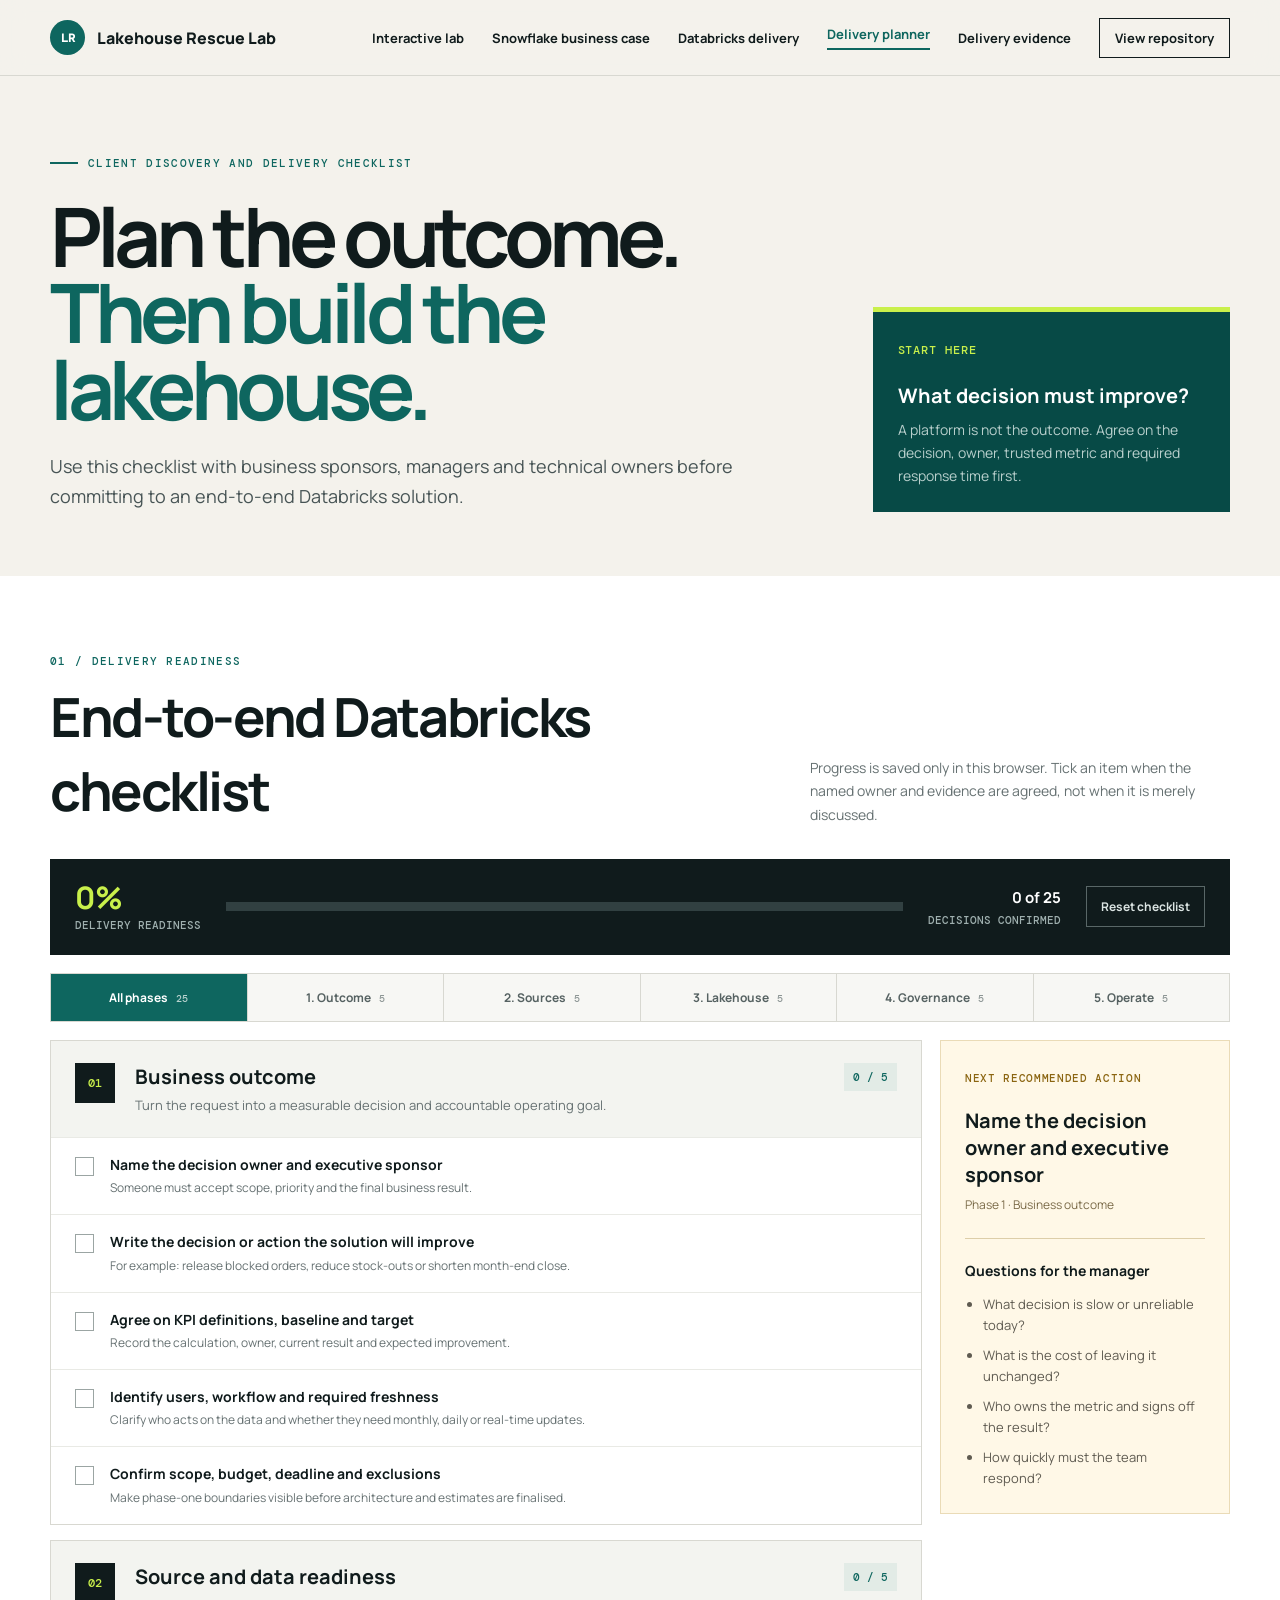
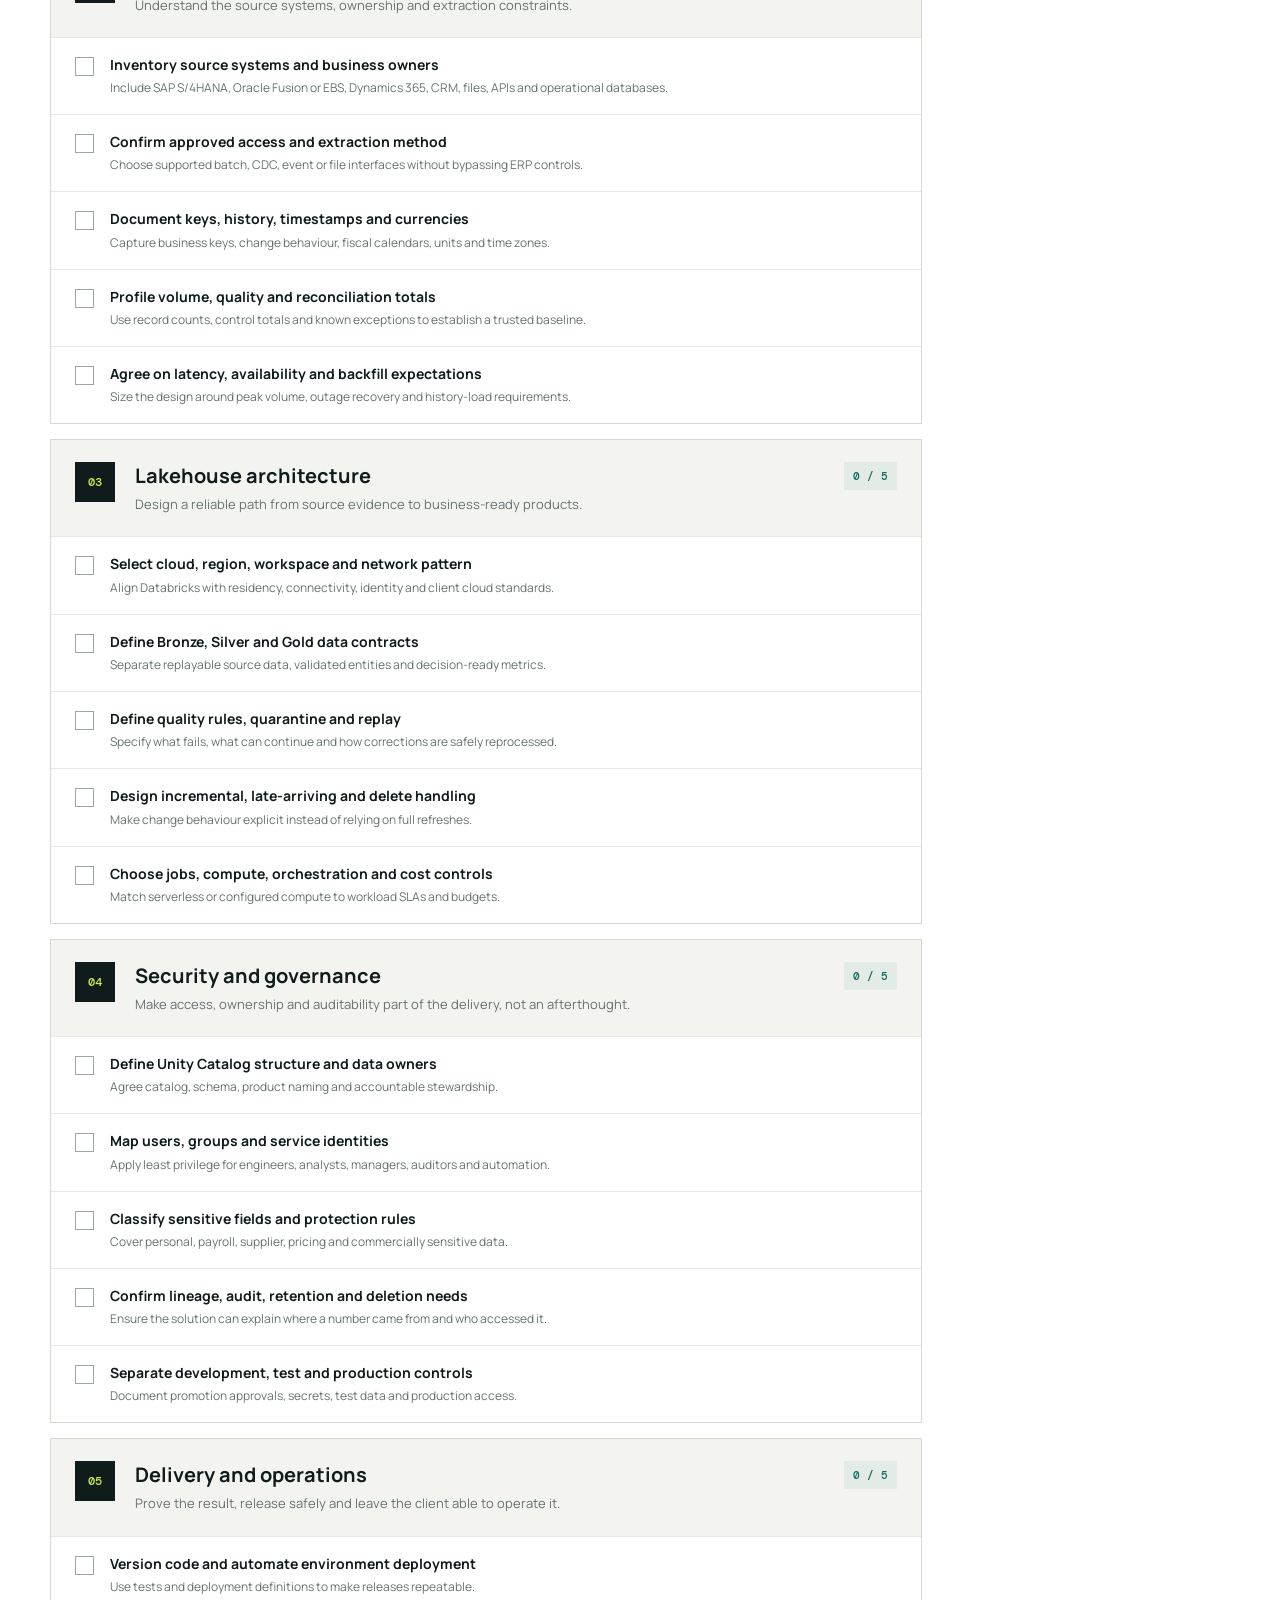
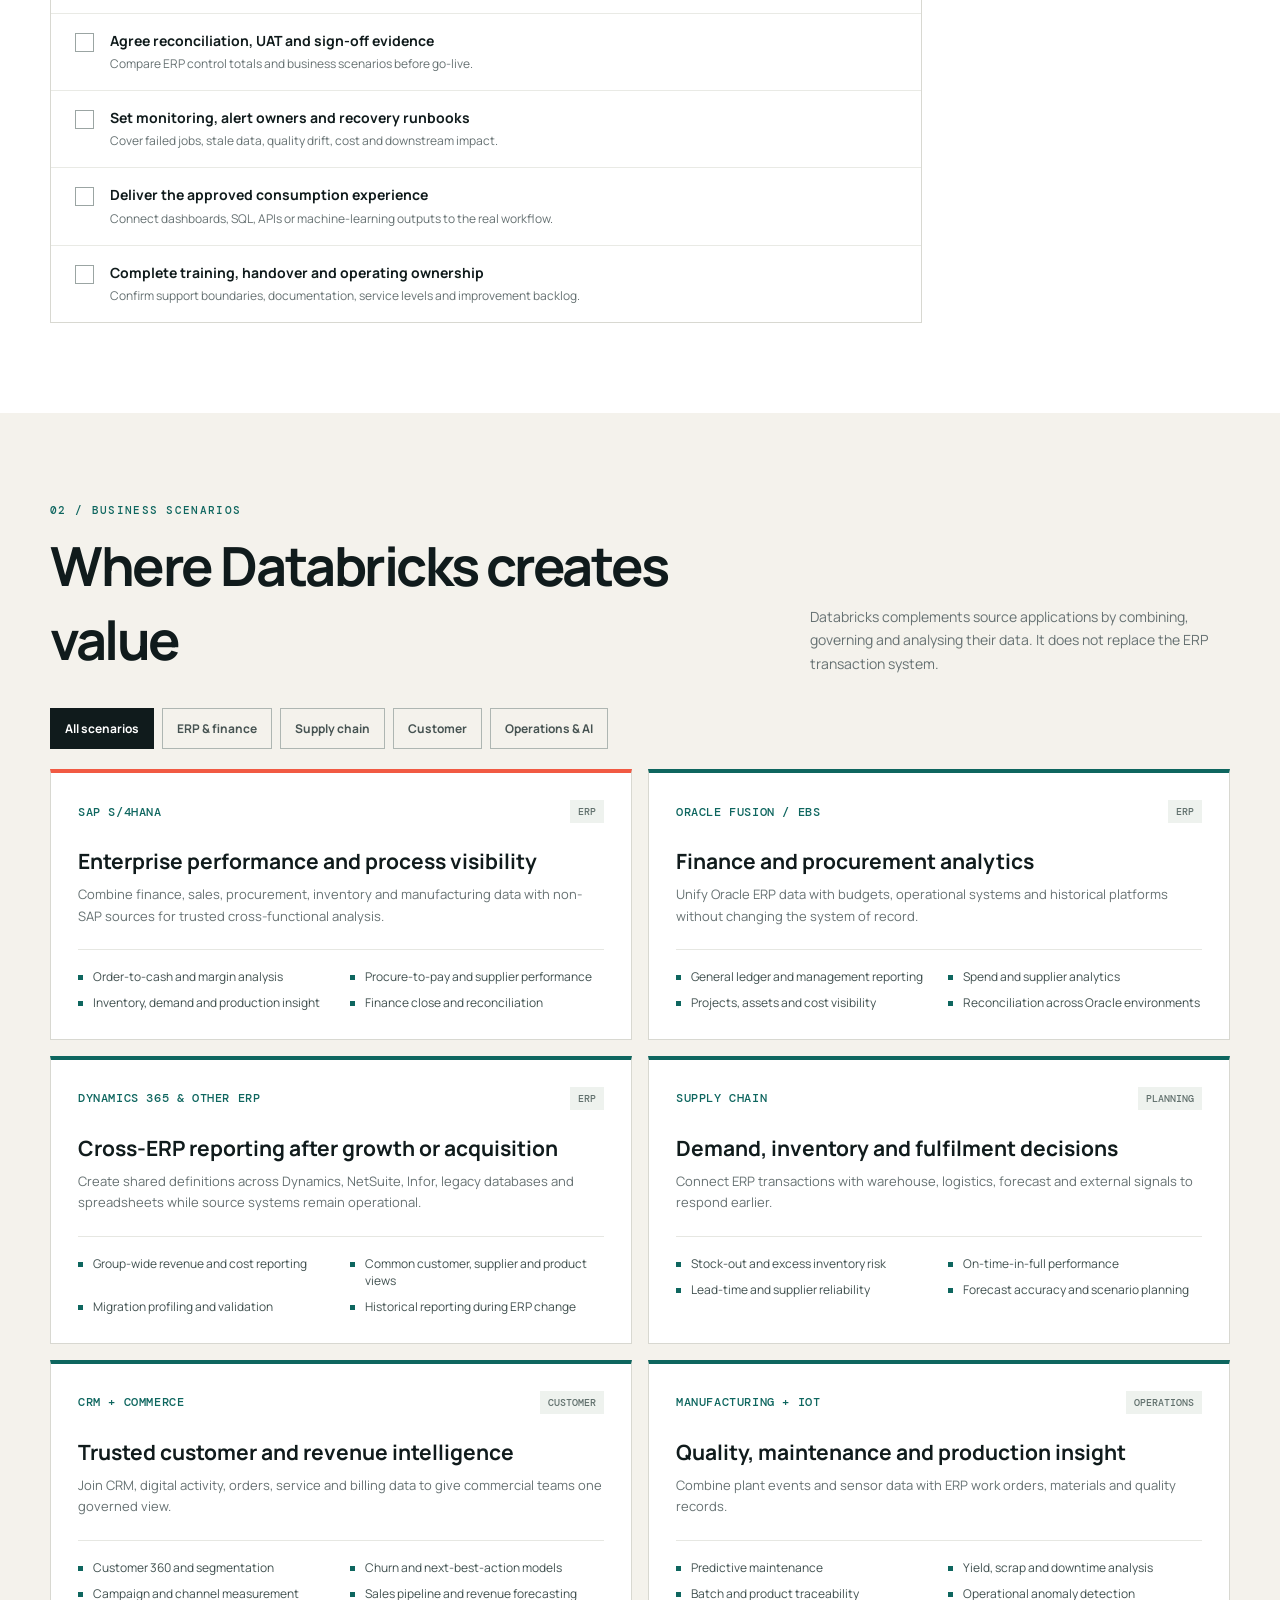
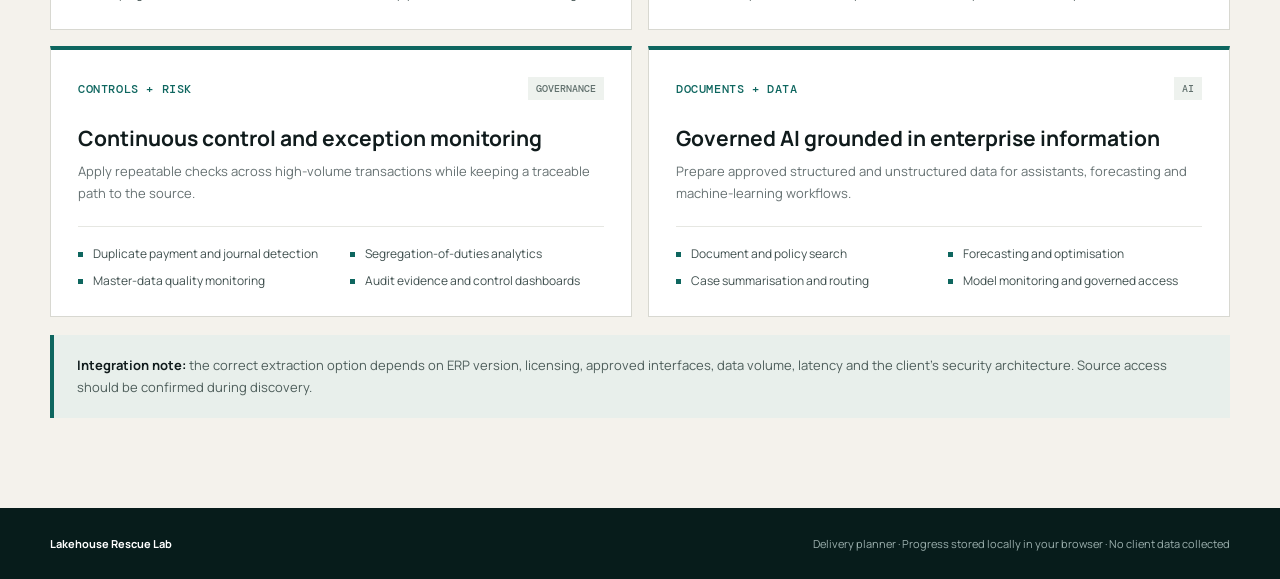
==== commit 148004ee: "Standardize navigation and visible punctuation" ====
--- a/delivery-planner.html
+++ b/delivery-planner.html
@@ -16,8 +16,10 @@
     <a class="brand" href="index.html" aria-label="Lakehouse Rescue Lab home"><span class="brand-mark">LR</span><span>Lakehouse Rescue Lab</span></a>
     <nav aria-label="Primary navigation">
       <a href="index.html#lab">Interactive lab</a>
+      <a href="index.html#snowflake-case">Snowflake business case</a>
       <a href="index.html#databricks">Databricks delivery</a>
       <a class="active" href="delivery-planner.html" aria-current="page">Delivery planner</a>
+      <a href="index.html#evidence">Delivery evidence</a>
       <a class="nav-cta" href="https://github.com/mmarifmz/lakehouse-rescue-lab">View repository</a>
     </nav>
   </header>
@@ -36,7 +38,7 @@
       <div class="shell">
         <div class="workspace-heading">
           <div><div class="kicker">01 / Delivery readiness</div><h2 id="checklist-title">End-to-end Databricks checklist</h2></div>
-          <p>Progress is saved only in this browser. Tick an item when the named owner and evidence are agreed—not when it is merely discussed.</p>
+          <p>Progress is saved only in this browser. Tick an item when the named owner and evidence are agreed, not when it is merely discussed.</p>
         </div>
 
         <div class="progress-board" aria-live="polite">
@@ -91,7 +93,7 @@
             </section>
 
             <section class="checklist-phase" data-phase-panel="governance" aria-labelledby="phase-governance">
-              <header><span>04</span><div><h3 id="phase-governance">Security and governance</h3><p>Make access, ownership and auditability part of the delivery—not an afterthought.</p></div><strong class="phase-progress" data-progress-for="governance">0 / 5</strong></header>
+              <header><span>04</span><div><h3 id="phase-governance">Security and governance</h3><p>Make access, ownership and auditability part of the delivery, not an afterthought.</p></div><strong class="phase-progress" data-progress-for="governance">0 / 5</strong></header>
               <div class="checklist-items">
                 <label><input type="checkbox" data-check-id="governance-catalog"><span><strong>Define Unity Catalog structure and data owners</strong><small>Agree catalog, schema, product naming and accountable stewardship.</small></span></label>
                 <label><input type="checkbox" data-check-id="governance-access"><span><strong>Map users, groups and service identities</strong><small>Apply least privilege for engineers, analysts, managers, auditors and automation.</small></span></label>
--- a/styles.css
+++ b/styles.css
@@ -15,3 +15,11 @@
 .evidence-note{margin:24px 0 0;padding-top:20px;border-top:1px solid var(--line);font-size:12px;line-height:1.65;color:var(--muted)}.evidence-note strong{color:var(--teal)}.evidence-note a{color:var(--teal);font-weight:800;text-decoration:none}
 @media(max-width:850px){.verification-board,.platform-map,.cloud-provider-grid{grid-template-columns:1fr}.verification-item,.platform-map article{border-right:0;border-bottom:1px solid var(--line)!important}.multicloud-intro{grid-template-columns:1fr;gap:20px}.portable-core{grid-template-columns:1fr}.cloud-provider>p{min-height:auto}.execution-story{grid-template-columns:1fr}.execution-story pre{border-left:0;border-top:1px solid #2e5552}.evidence-steps ol{grid-template-columns:repeat(2,1fr);gap:20px}.evidence-steps li{border:0;padding:0}.databricks-section{padding:70px 0}}
 @media(max-width:540px){.verification-board{grid-template-columns:1fr}.multicloud-intro{padding:28px 22px}.multicloud-intro h3{font-size:29px}.portable-core{margin:0;padding:20px}.cloud-provider-grid{padding:12px}.cloud-provider{padding:23px 20px}.cloud-service-map div{grid-template-columns:90px 1fr}.cloud-proof-note{grid-template-columns:1fr;gap:8px;padding:20px 22px}.execution-copy,.execution-story pre{padding:27px}.evidence-steps ol{grid-template-columns:1fr}.topbar nav .nav-cta{display:inline-flex}}
+
+.snowflake-case{padding:100px 0;background:#f7f7f3;border-top:1px solid var(--line);border-bottom:1px solid var(--line)}.snowflake-heading{margin-bottom:38px}.business-story{display:grid;grid-template-columns:1.35fr .65fr;border:1px solid var(--line);background:#fff}.business-problem{padding:42px}.story-label,.decision-card>span{font:500 10px var(--mono);text-transform:uppercase;letter-spacing:.08em;color:var(--teal)}.business-problem h3{max-width:650px;font-size:34px;letter-spacing:-.04em;margin:15px 0}.business-problem>p{max-width:690px;color:var(--muted);font-size:14px;line-height:1.75}.business-questions{display:grid;grid-template-columns:repeat(3,1fr);gap:16px;margin:32px 0 0}.business-questions div{border-top:1px solid var(--line);padding-top:12px}.business-questions dt{font:500 10px var(--mono);color:#8a9493;text-transform:uppercase}.business-questions dd{margin:8px 0 0;font-size:13px;line-height:1.5;font-weight:700}.decision-card{padding:42px;background:var(--teal-dark);color:white;display:flex;flex-direction:column;justify-content:center}.decision-card>span{color:var(--acid)}.decision-card strong{font-size:24px;line-height:1.25;letter-spacing:-.03em;margin:18px 0}.decision-card p{color:#aac1bf;font-size:13px;line-height:1.65;margin:0}.before-after{display:grid;grid-template-columns:1fr 54px 1fr;align-items:stretch;margin:18px 0}.before-card,.after-card{padding:32px;border:1px solid var(--line)}.before-card{background:#fff9f8;border-color:#ecd6d3}.after-card{background:#edf6ef;border-color:#cfe4d3}.before-card span,.after-card span{font:500 10px var(--mono);text-transform:uppercase;letter-spacing:.08em}.before-card span{color:#a74841}.after-card span{color:#25713b}.before-card h3,.after-card h3{font-size:27px;letter-spacing:-.04em;margin:18px 0 10px}.before-card p,.after-card p{font-size:13px;line-height:1.65;color:var(--muted);margin:0}.before-card small,.after-card small{display:block;margin-top:20px;font:500 11px var(--mono)}.before-card small{color:#a74841}.after-card small{color:#25713b}.outcome-arrow{display:grid;place-items:center;color:var(--teal);font-size:27px}.snowflake-plain-grid{display:grid;grid-template-columns:repeat(3,1fr);gap:18px}.snowflake-plain-grid article{padding:27px;background:#fff;border:1px solid var(--line)}.plain-index{font:500 10px var(--mono);color:var(--teal)}.snowflake-plain-grid h3{font-size:21px;letter-spacing:-.03em;margin:26px 0 9px}.snowflake-plain-grid p{margin:0;color:var(--muted);font-size:13px;line-height:1.65}.snowflake-delivery{display:grid;grid-template-columns:1.1fr .9fr;gap:55px;margin-top:18px;padding:38px 40px;background:#e8f1ed;border:1px solid #cfdfd7}.snowflake-delivery h3{font-size:30px;letter-spacing:-.04em;margin:13px 0}.snowflake-delivery p{margin:0;color:#536260;font-size:13px;line-height:1.7}.snowflake-delivery ul{list-style:none;margin:0;padding:0}.snowflake-delivery li{display:grid;grid-template-columns:95px 1fr;padding:13px 0;border-bottom:1px solid #c9d9d1;font-size:13px}.snowflake-delivery li:first-child{border-top:1px solid #c9d9d1}.snowflake-delivery b{font:500 11px var(--mono);text-transform:uppercase;color:var(--teal)}.snowflake-delivery li span{font-weight:700;color:#2d4140}.snowflake-boundary{display:grid;grid-template-columns:150px 1fr;gap:25px;margin-top:18px;padding:20px 25px;background:#fff8e7;border:1px solid #eadbb7;color:#5f5b51}.snowflake-boundary span{color:#8b6511;font:500 11px var(--mono);text-transform:uppercase;letter-spacing:.06em}.snowflake-boundary p{margin:0;font-size:13px;line-height:1.6}
+@media(max-width:850px){.business-story,.snowflake-plain-grid,.snowflake-delivery{grid-template-columns:1fr}.business-questions{grid-template-columns:1fr}.before-after{grid-template-columns:1fr}.outcome-arrow{transform:rotate(90deg);min-height:42px}.snowflake-boundary{grid-template-columns:1fr;gap:8px}.snowflake-case{padding:70px 0}}
+@media(max-width:540px){.business-problem,.decision-card{padding:28px 22px}.business-problem h3{font-size:28px}.before-card,.after-card{padding:25px 22px}.snowflake-delivery{padding:28px 22px}.snowflake-delivery h3{font-size:27px}}
+
+.discovery-tool{margin-top:18px;padding:40px;background:#fff;border:1px solid var(--line)}.discovery-tool-intro{display:grid;grid-template-columns:.9fr 1.1fr;gap:48px;align-items:end;padding-bottom:32px;border-bottom:1px solid var(--line)}.discovery-tool-intro h3{font-size:30px;letter-spacing:-.04em;line-height:1.15;margin:12px 0 0}.discovery-tool-intro p{margin:0;color:var(--muted);font-size:13px;line-height:1.75}.discovery-audience-grid{display:grid;grid-template-columns:1fr 1fr;gap:18px;margin-top:24px}.audience-card{padding:29px;border:1px solid var(--line)}.owner-card{background:#f6faf8;border-top:4px solid var(--teal)}.developer-card{background:#f8f7ef;border-top:4px solid #c49a2b}.audience-role{font:500 10px var(--mono);letter-spacing:.08em;text-transform:uppercase;color:var(--teal)}.developer-card .audience-role{color:#8b6511}.audience-card h4{font-size:23px;letter-spacing:-.035em;margin:18px 0 10px}.audience-card p{margin:0;color:var(--muted);font-size:13px;line-height:1.7}.audience-card ul{list-style:none;margin:22px 0;padding:0}.audience-card li{padding:9px 0 9px 18px;border-top:1px solid #dce4df;font-size:12px;line-height:1.5}.developer-card li{border-color:#e4ddc9}.audience-card li:before{content:'✓';color:var(--teal);margin-left:-18px;margin-right:7px}.developer-card li:before{color:#8b6511}.audience-card small{display:block;padding-top:16px;border-top:1px solid #dce4df;color:#2e6058;font:500 11px/1.55 var(--mono)}.developer-card small{border-color:#e4ddc9;color:#6f5a25}.discovery-bridge{display:grid;grid-template-columns:155px 1fr;gap:22px;margin-top:18px;padding:18px 21px;background:var(--teal-dark);color:#dcebe8;font-size:13px;line-height:1.65}.discovery-bridge b{color:var(--acid);font:500 10px var(--mono);text-transform:uppercase;letter-spacing:.08em}
+@media(max-width:850px){.discovery-tool-intro,.discovery-audience-grid{grid-template-columns:1fr}.discovery-bridge{grid-template-columns:1fr;gap:8px}}
+@media(max-width:540px){.discovery-tool{padding:28px 22px}.discovery-tool-intro h3{font-size:27px}.audience-card{padding:24px 20px}}
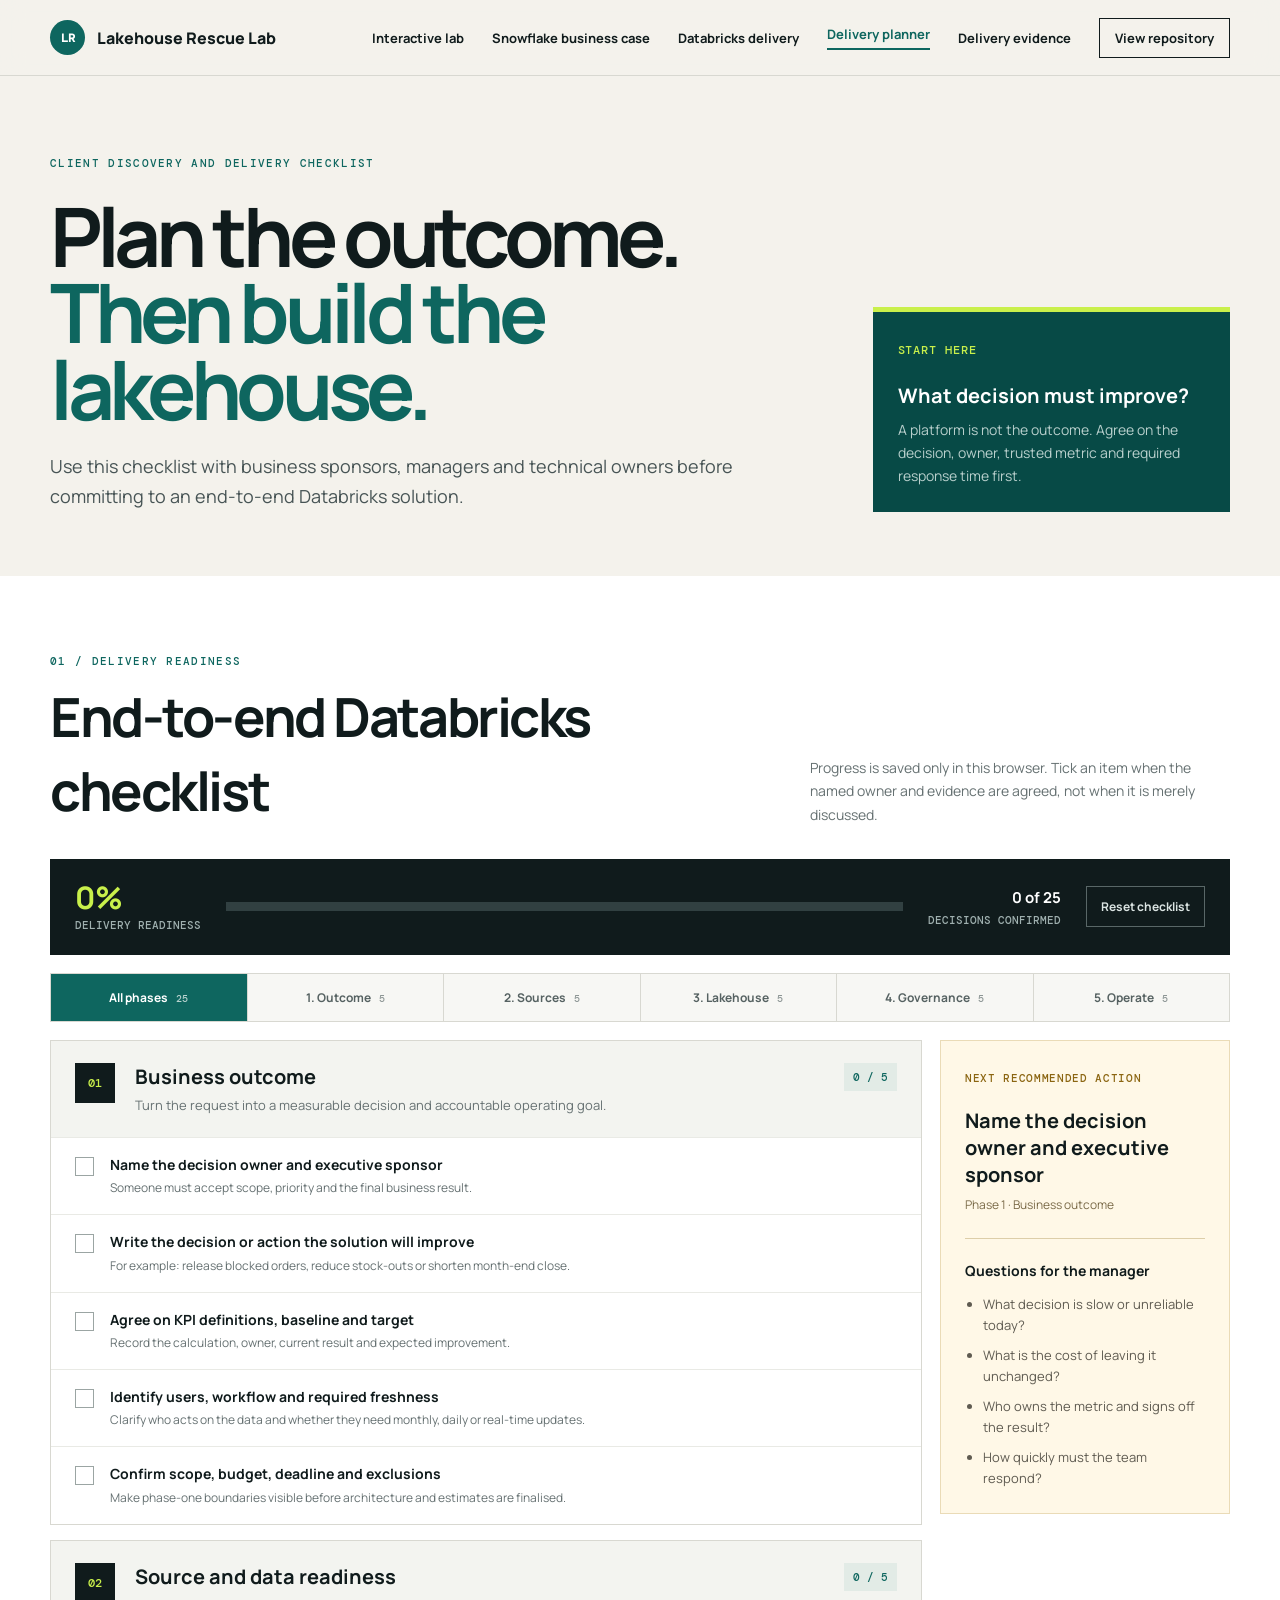
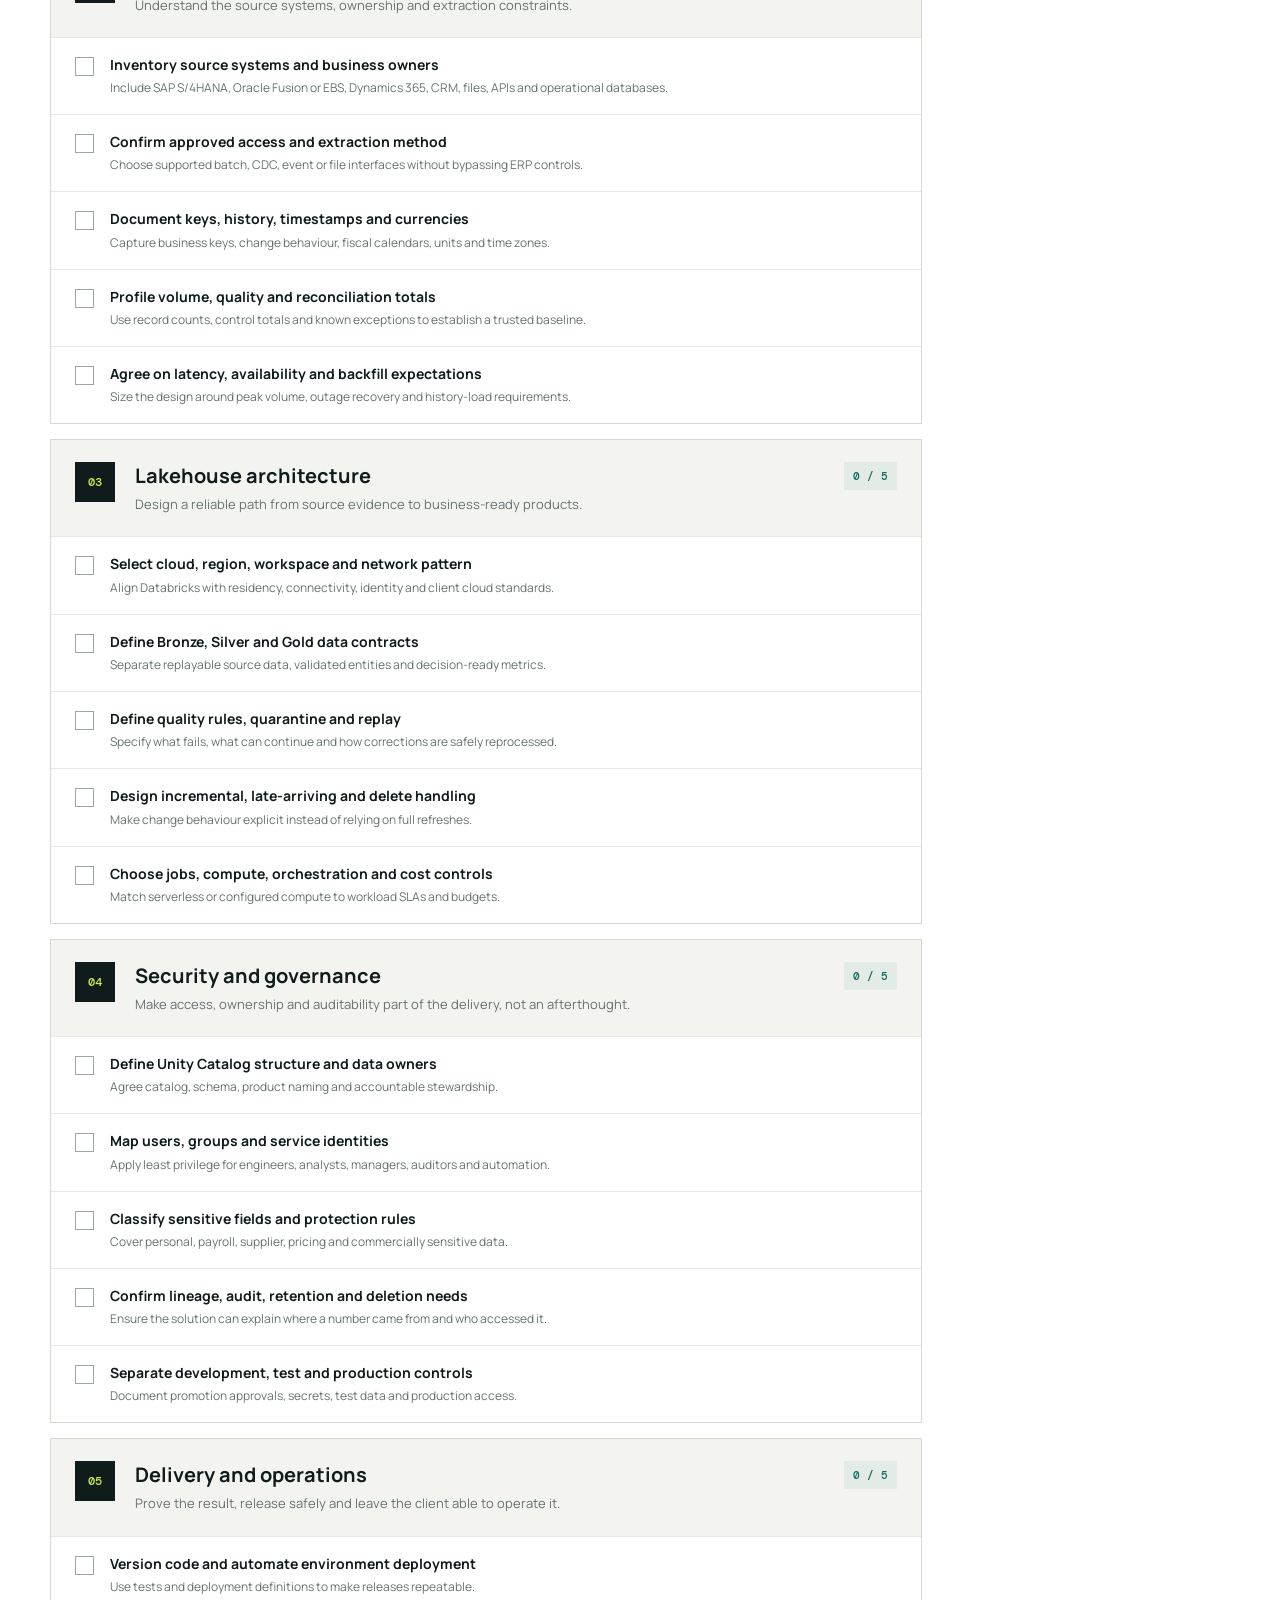
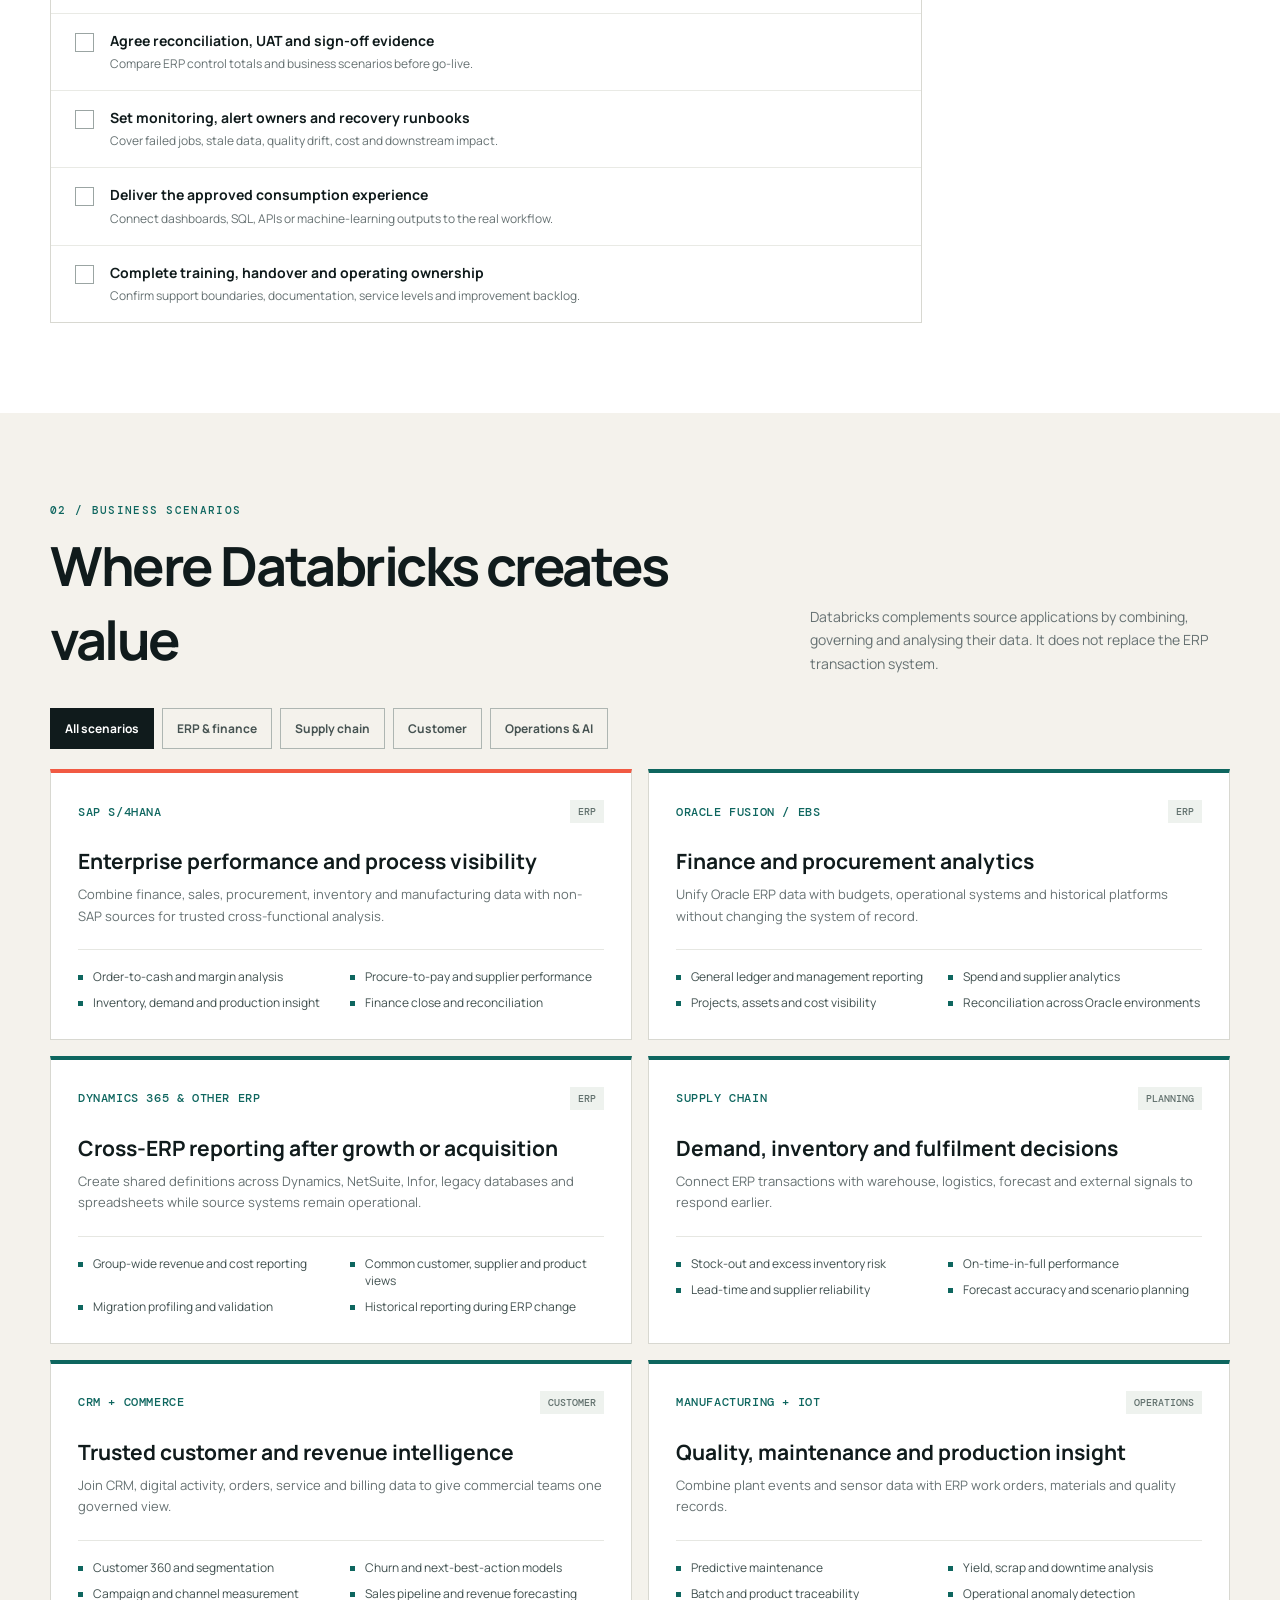
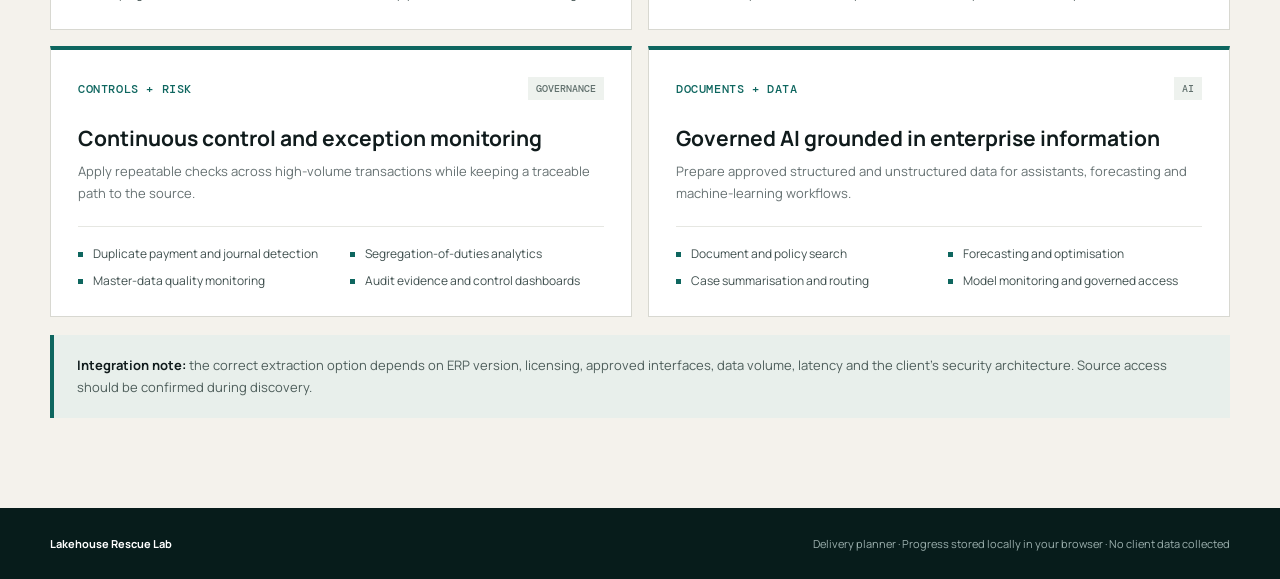
==== commit 004b4875: "Remove decorative eyebrow rules" ====
--- a/delivery-planner.html
+++ b/delivery-planner.html
@@ -27,7 +27,7 @@
   <main>
     <section class="planner-intro shell">
       <div>
-        <div class="eyebrow"><span></span> Client discovery and delivery checklist</div>
+        <div class="eyebrow">Client discovery and delivery checklist</div>
         <h1>Plan the outcome.<br><em>Then build the lakehouse.</em></h1>
         <p>Use this checklist with business sponsors, managers and technical owners before committing to an end-to-end Databricks solution.</p>
       </div>
